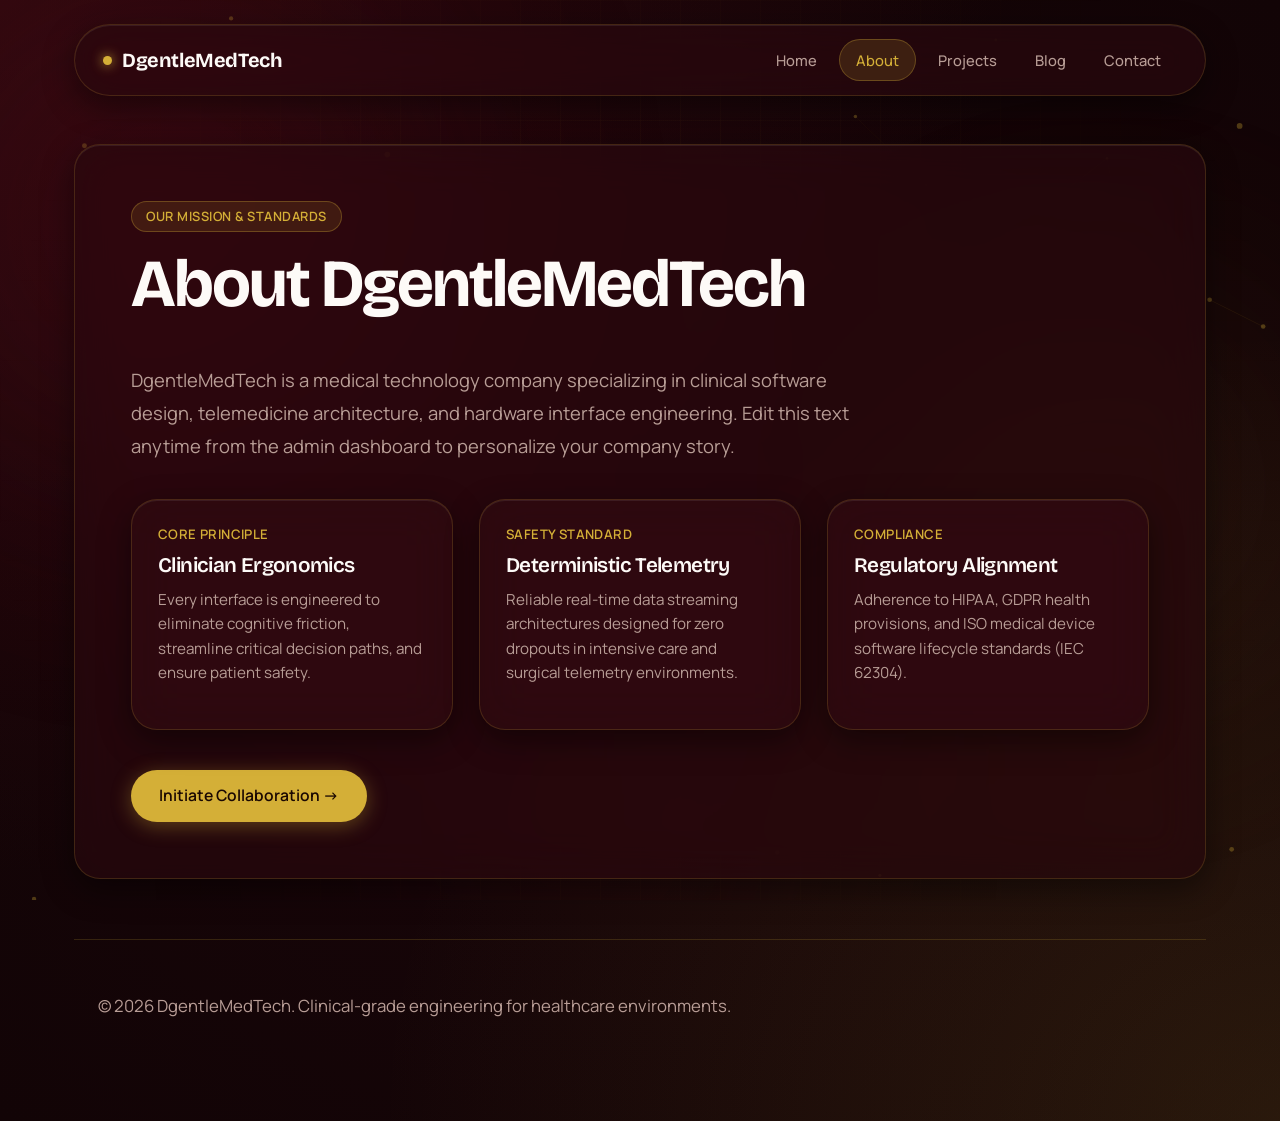
==== about.html @ cf164d32 "Initial commit: Portfolio with maroon-gold theme, user auth system, neat admin dashboard, and Netlif" ====
<!DOCTYPE html>
<html lang="en">
<head>
<meta charset="utf-8">
<meta name="viewport" content="width=device-width, initial-scale=1">
<title>About | DgentleMedTech</title>
<meta name="description" content="Learn more about DgentleMedTech and our mission to engineer intuitive, robust digital tools for medical practitioners and hospitals.">
<link rel="preconnect" href="https://fonts.googleapis.com">
<link rel="preconnect" href="https://fonts.gstatic.com" crossorigin>
<link href="https://fonts.googleapis.com/css2?family=Bricolage+Grotesque:opsz,wght@12..96,500;12..96,600;12..96,700&family=Manrope:wght@400;500;600;700&display=swap" rel="stylesheet">
<link rel="stylesheet" href="/style.css">
</head>
<body data-page="about">

<!-- Background Reactive Motion & Aurora Orbs -->
<canvas id="bgCanvas"></canvas>
<div class="bg-aurora" aria-hidden="true"><i></i><i></i><i></i></div>
<div class="bg-grid" aria-hidden="true"></div>

<div class="wrap">
  <header class="nav glass">
    <a class="brand" href="/" data-s="companyName">
      <span class="brand-dot"></span>
      DgentleMedTech
    </a>
    <nav aria-label="Main">
      <a href="/">Home</a>
      <a href="/about" aria-current="page">About</a>
      <a href="/projects">Projects</a>
      <a href="/blog">Blog</a>
      <a href="/contact">Contact</a>
    </nav>
  </header>

  <main>
    <section class="glass panel">
      <span class="badge">Our Mission & Standards</span>
      <h1 data-s="aboutTitle">About DgentleMedTech</h1>
      <p data-s="aboutText" style="font-size:1.15rem;line-height:1.8">
        DgentleMedTech is a medical technology company specializing in clinical software design, telemedicine architecture, and hardware interface engineering. Edit this text anytime from the admin dashboard to personalize your company story.
      </p>

      <div class="grid" style="margin-top:36px">
        <div class="glass card" style="background:var(--bg-card);border:1px solid var(--border)">
          <div class="body">
            <div class="cat">Core Principle</div>
            <h3>Clinician Ergonomics</h3>
            <p>Every interface is engineered to eliminate cognitive friction, streamline critical decision paths, and ensure patient safety.</p>
          </div>
        </div>
        <div class="glass card" style="background:var(--bg-card);border:1px solid var(--border)">
          <div class="body">
            <div class="cat">Safety Standard</div>
            <h3>Deterministic Telemetry</h3>
            <p>Reliable real-time data streaming architectures designed for zero dropouts in intensive care and surgical telemetry environments.</p>
          </div>
        </div>
        <div class="glass card" style="background:var(--bg-card);border:1px solid var(--border)">
          <div class="body">
            <div class="cat">Compliance</div>
            <h3>Regulatory Alignment</h3>
            <p>Adherence to HIPAA, GDPR health provisions, and ISO medical device software lifecycle standards (IEC 62304).</p>
          </div>
        </div>
      </div>

      <div style="margin-top:40px">
        <a class="btn" href="/contact">Initiate Collaboration &rarr;</a>
      </div>
    </section>
  </main>

  <footer class="footer">
    <div id="social" class="social"></div>
    <p>&copy; 2026 <span data-s="companyName">DgentleMedTech</span>. Clinical-grade engineering for healthcare environments.</p>
  </footer>
</div>

<script src="/site.js"></script>
</body>
</html>
---- style.css ----
/* ==========================================================================
   PORTFOLIO & DASHBOARD STYLESHEET
   Palette: Rich Maroon / Burgundy, Deep Chocolate Red-Brown, Metallic Gold
   ========================================================================== */

:root {
  /* Brand Color Palette */
  --bg-primary: #120406;        /* Deep obsidian red-brown */
  --bg-secondary: #1a060a;      /* Deep mahogany */
  --bg-surface: #26090e;        /* Dark wine surface */
  --bg-card: rgba(46, 12, 18, 0.65);
  --bg-card-hover: rgba(62, 16, 24, 0.85);
  
  --maroon-deep: #3b0910;
  --maroon: #5b0e1b;
  --maroon-light: #7e1727;
  
  --gold: #d4af37;              /* Metallic champagne gold */
  --gold-hover: #e5c158;
  --gold-glow: rgba(212, 175, 55, 0.35);
  --gold-subtle: rgba(212, 175, 55, 0.12);
  --gold-border: rgba(212, 175, 55, 0.3);
  --gold-ink: #1a0802;
  
  --ink: #fdfaf7;               /* Crisp silk white */
  --ink-secondary: #e2d1cb;
  --soft: #b89d96;
  --faint: #7a635d;
  
  --glass: rgba(38, 9, 14, 0.72);
  --glass-elevated: rgba(50, 12, 19, 0.82);
  --border: rgba(212, 175, 55, 0.18);
  --border-focus: rgba(212, 175, 55, 0.6);
  
  --danger: #ef4444;
  --danger-bg: rgba(239, 68, 68, 0.15);
  --success: #10b981;
  --success-bg: rgba(16, 185, 129, 0.15);
  
  --radius-sm: 8px;
  --radius-md: 14px;
  --radius-lg: 20px;
  --radius-xl: 26px;
  --radius-full: 9999px;
  
  --font-display: "Bricolage Grotesque", -apple-system, BlinkMacSystemFont, "Segoe UI", Roboto, sans-serif;
  --font-body: "Manrope", -apple-system, BlinkMacSystemFont, "Segoe UI", Roboto, sans-serif;
  
  --shadow-sm: 0 4px 14px rgba(0, 0, 0, 0.3);
  --shadow-md: 0 10px 32px rgba(0, 0, 0, 0.45);
  --shadow-lg: 0 20px 50px rgba(0, 0, 0, 0.6);
  --shadow-gold: 0 0 25px var(--gold-glow);
}

* {
  box-sizing: border-box;
  margin: 0;
  padding: 0;
}

html, body {
  min-height: 100%;
  scroll-behavior: smooth;
}

[hidden] {
  display: none !important;
}

body {
  font-family: var(--font-body);
  color: var(--ink);
  line-height: 1.65;
  background-color: var(--bg-primary);
  background-image: 
    radial-gradient(at 0% 0%, rgba(91, 14, 27, 0.4) 0px, transparent 55%),
    radial-gradient(at 100% 100%, rgba(212, 175, 55, 0.12) 0px, transparent 50%),
    radial-gradient(at 50% 50%, rgba(26, 6, 10, 0.9) 0px, transparent 100%);
  position: relative;
  overflow-x: hidden;
  -webkit-font-smoothing: antialiased;
}

/* ==========================================================================
   Ambient Reactive Canvas & Golden Particle Dust
   ========================================================================== */
#bgCanvas {
  position: fixed;
  inset: 0;
  width: 100vw;
  height: 100vh;
  z-index: 0;
  pointer-events: none;
  opacity: 0.8;
}

.bg-aurora {
  position: fixed;
  inset: 0;
  z-index: 0;
  pointer-events: none;
  overflow: hidden;
}

.bg-aurora i {
  position: absolute;
  border-radius: 50%;
  filter: blur(130px);
  opacity: 0.4;
  animation: floatOrb 28s ease-in-out infinite alternate;
}

.bg-aurora i:nth-child(1) {
  width: 55vmax;
  height: 55vmax;
  left: -15vmax;
  top: -10vmax;
  background: radial-gradient(circle, #5b0e1b 0%, transparent 70%);
}

.bg-aurora i:nth-child(2) {
  width: 48vmax;
  height: 48vmax;
  right: -10vmax;
  top: 20vh;
  background: radial-gradient(circle, rgba(212, 175, 55, 0.25) 0%, transparent 70%);
  animation-delay: -10s;
}

.bg-aurora i:nth-child(3) {
  width: 40vmax;
  height: 40vmax;
  left: 25vw;
  bottom: -15vmax;
  background: radial-gradient(circle, #3b0910 0%, transparent 70%);
  animation-delay: -18s;
}

@keyframes floatOrb {
  0% { transform: translate(0, 0) scale(1); }
  50% { transform: translate(5vmax, 3vmax) scale(1.1); }
  100% { transform: translate(-3vmax, 6vmax) scale(0.95); }
}

/* Subtle Geometric Pattern Overlay */
.bg-grid {
  position: fixed;
  inset: 0;
  z-index: 0;
  pointer-events: none;
  background-size: 40px 40px;
  background-image: 
    linear-gradient(to right, rgba(212, 175, 55, 0.03) 1px, transparent 1px),
    linear-gradient(to bottom, rgba(212, 175, 55, 0.03) 1px, transparent 1px);
  mask-image: radial-gradient(circle at 50% 50%, black 40%, transparent 85%);
  -webkit-mask-image: radial-gradient(circle at 50% 50%, black 40%, transparent 85%);
}

/* ==========================================================================
   Layout Containers & Luxury Glassmorphism
   ========================================================================== */
.wrap {
  position: relative;
  z-index: 1;
  max-width: 1180px;
  margin: 0 auto;
  padding: 24px 24px 80px;
}

.glass {
  background: var(--glass);
  -webkit-backdrop-filter: blur(24px) saturate(160%);
  backdrop-filter: blur(24px) saturate(160%);
  border: 1px solid var(--border);
  border-radius: var(--radius-xl);
  box-shadow: var(--shadow-md), inset 0 1px 0 rgba(255, 255, 255, 0.08);
  position: relative;
  transition: border-color 0.25s ease, box-shadow 0.25s ease, transform 0.25s ease;
}

.panel {
  padding: clamp(28px, 5vw, 56px);
  margin-bottom: 32px;
}

/* ==========================================================================
   Navigation Bar (Public & Visitor Views)
   ========================================================================== */
.nav {
  display: flex;
  align-items: center;
  justify-content: space-between;
  gap: 16px;
  padding: 14px 28px;
  margin-bottom: 48px;
  border-radius: var(--radius-full);
}

.brand {
  font-family: var(--font-display);
  font-weight: 700;
  font-size: 1.25rem;
  letter-spacing: -0.02em;
  color: var(--ink);
  text-decoration: none;
  display: flex;
  align-items: center;
  gap: 10px;
}

.brand-dot {
  width: 9px;
  height: 9px;
  border-radius: 50%;
  background: var(--gold);
  box-shadow: 0 0 12px var(--gold);
  display: inline-block;
  animation: pulseDot 3s ease-in-out infinite;
}

@keyframes pulseDot {
  0%, 100% { transform: scale(1); opacity: 0.9; }
  50% { transform: scale(1.3); opacity: 1; box-shadow: 0 0 18px var(--gold); }
}

.nav nav {
  display: flex;
  align-items: center;
  gap: 6px;
  flex-wrap: wrap;
}

.nav nav a {
  color: var(--soft);
  text-decoration: none;
  padding: 8px 16px;
  border-radius: var(--radius-full);
  font-weight: 500;
  font-size: 0.92rem;
  transition: all 0.2s ease;
}

.nav nav a:hover {
  color: var(--gold);
  background: rgba(212, 175, 55, 0.08);
}

.nav nav a[aria-current="page"] {
  color: var(--gold);
  background: rgba(212, 175, 55, 0.15);
  border: 1px solid var(--gold-border);
}

.nav-auth-btn {
  background: var(--gold);
  color: var(--gold-ink) !important;
  font-weight: 600 !important;
  box-shadow: 0 2px 12px rgba(212, 175, 55, 0.35);
}

.nav-auth-btn:hover {
  background: var(--gold-hover) !important;
  color: var(--gold-ink) !important;
  transform: translateY(-1px);
}

/* ==========================================================================
   Typography & Badges
   ========================================================================== */
h1, h2, h3, h4 {
  font-family: var(--font-display);
  line-height: 1.15;
  letter-spacing: -0.03em;
  color: var(--ink);
  margin-bottom: 0.6em;
}

h1 { font-size: clamp(2.5rem, 5.5vw, 4.2rem); font-weight: 700; }
h2 { font-size: clamp(1.8rem, 3.2vw, 2.5rem); font-weight: 700; }
h3 { font-size: 1.35rem; font-weight: 600; }

p {
  color: var(--soft);
  font-size: 1.05rem;
  line-height: 1.7;
  margin-bottom: 1.2em;
  max-width: 68ch;
}

.section-head {
  display: flex;
  align-items: flex-end;
  justify-content: space-between;
  gap: 20px;
  margin: 56px 0 24px;
  flex-wrap: wrap;
}

.section-head h2 { margin-bottom: 0; }

.section-head a {
  color: var(--gold);
  text-decoration: none;
  font-weight: 600;
  font-size: 0.95rem;
  display: inline-flex;
  align-items: center;
  gap: 6px;
  transition: gap 0.2s ease;
}

.section-head a:hover { gap: 10px; }

.badge {
  display: inline-block;
  padding: 4px 14px;
  border-radius: var(--radius-full);
  font-size: 0.8rem;
  font-weight: 600;
  letter-spacing: 0.04em;
  text-transform: uppercase;
  color: var(--gold);
  background: var(--gold-subtle);
  border: 1px solid var(--gold-border);
  margin-bottom: 14px;
}

/* ==========================================================================
   Hero Section & Portfolio Cards
   ========================================================================== */
.hero {
  display: grid;
  grid-template-columns: 1.25fr 1fr;
  gap: 40px;
  align-items: center;
  position: relative;
  overflow: hidden;
}

.hero::after {
  content: "";
  position: absolute;
  top: -50%;
  right: -20%;
  width: 500px;
  height: 500px;
  border-radius: 50%;
  background: radial-gradient(circle, var(--gold-glow) 0%, transparent 70%);
  pointer-events: none;
  opacity: 0.3;
}

.hero-cta {
  display: flex;
  gap: 14px;
  align-items: center;
  flex-wrap: wrap;
  margin-top: 28px;
}

.telemetry-stack {
  position: relative;
  height: 320px;
  perspective: 1000px;
}

.telemetry-card {
  position: absolute;
  padding: 24px 26px;
  border-radius: var(--radius-lg);
  backdrop-filter: blur(20px);
  background: var(--glass-elevated);
  border: 1px solid var(--border);
  box-shadow: var(--shadow-lg);
  width: 88%;
  transition: transform 0.4s cubic-bezier(0.2, 0.8, 0.2, 1), box-shadow 0.4s ease;
}

.telemetry-card:nth-child(1) {
  top: 0;
  left: 0;
  transform: rotate(-3deg) translateY(0);
}

.telemetry-card:nth-child(2) {
  bottom: 0;
  right: 0;
  transform: rotate(2.5deg) translateY(0);
}

.telemetry-card:hover {
  transform: translateY(-8px) scale(1.02);
  border-color: var(--gold);
  box-shadow: var(--shadow-lg), var(--shadow-gold);
}

.telemetry-card .header-row {
  display: flex;
  align-items: center;
  justify-content: space-between;
  margin-bottom: 12px;
}

.telemetry-card .status-indicator {
  display: flex;
  align-items: center;
  gap: 6px;
  font-size: 0.75rem;
  text-transform: uppercase;
  letter-spacing: 0.05em;
  color: var(--gold);
}

.telemetry-card .status-indicator::before {
  content: "";
  width: 7px;
  height: 7px;
  border-radius: 50%;
  background: var(--gold);
  box-shadow: 0 0 8px var(--gold);
}

.telemetry-card strong {
  display: block;
  font-family: var(--font-display);
  font-size: 1.2rem;
  color: var(--ink);
  margin-bottom: 4px;
}

.telemetry-card span {
  color: var(--soft);
  font-size: 0.92rem;
}

/* ==========================================================================
   Grids & Cards (Portfolio, Posts, Features)
   ========================================================================== */
.grid {
  display: grid;
  grid-template-columns: repeat(auto-fill, minmax(320px, 1fr));
  gap: 26px;
}

.card {
  padding: 0;
  overflow: hidden;
  display: flex;
  flex-direction: column;
  border-radius: var(--radius-xl);
  background: var(--bg-card);
  border: 1px solid var(--border);
  transition: transform 0.3s cubic-bezier(0.2, 0.8, 0.2, 1), background 0.3s ease, border-color 0.3s ease, box-shadow 0.3s ease;
}

.card:hover {
  transform: translateY(-6px);
  background: var(--bg-card-hover);
  border-color: var(--gold);
  box-shadow: var(--shadow-lg), 0 0 25px rgba(212, 175, 55, 0.18);
}

.card-img-wrap {
  position: relative;
  width: 100%;
  height: 210px;
  overflow: hidden;
  background: #1b0509;
}

.card img {
  width: 100%;
  height: 100%;
  object-fit: cover;
  display: block;
  transition: transform 0.6s cubic-bezier(0.2, 0.8, 0.2, 1);
}

.card:hover img {
  transform: scale(1.06);
}

.card .ph {
  width: 100%;
  height: 100%;
  display: flex;
  align-items: center;
  justify-content: center;
  background: linear-gradient(135deg, rgba(91, 14, 27, 0.4), rgba(26, 6, 10, 0.8));
  color: var(--soft);
}

.card-badge {
  position: absolute;
  top: 14px;
  right: 14px;
  background: rgba(26, 6, 10, 0.88);
  backdrop-filter: blur(12px);
  padding: 4px 12px;
  border-radius: var(--radius-full);
  font-size: 0.75rem;
  font-weight: 600;
  color: var(--gold);
  border: 1px solid var(--gold-border);
}

.card .body {
  padding: 24px 26px 28px;
  display: flex;
  flex-direction: column;
  flex-grow: 1;
}

.cat {
  font-size: 0.82rem;
  color: var(--gold);
  font-weight: 600;
  letter-spacing: 0.03em;
  text-transform: uppercase;
  margin-bottom: 8px;
}

.card h3 {
  font-size: 1.3rem;
  margin-bottom: 10px;
  color: var(--ink);
}

.card p {
  font-size: 0.95rem;
  line-height: 1.6;
  margin-bottom: 16px;
  flex-grow: 1;
}

.tags {
  display: flex;
  gap: 6px;
  flex-wrap: wrap;
  margin-bottom: 20px;
}

.tags span {
  font-size: 0.75rem;
  padding: 3px 10px;
  border-radius: var(--radius-full);
  background: rgba(212, 175, 55, 0.08);
  color: var(--ink-secondary);
  border: 1px solid rgba(212, 175, 55, 0.15);
}

.card-footer {
  display: flex;
  align-items: center;
  justify-content: space-between;
  margin-top: auto;
  padding-top: 14px;
  border-top: 1px solid var(--border);
}

.link-btn {
  color: var(--ink);
  font-weight: 600;
  font-size: 0.92rem;
  text-decoration: none;
  display: inline-flex;
  align-items: center;
  gap: 6px;
  transition: all 0.2s ease;
}

.link-btn:hover {
  color: var(--gold);
  gap: 10px;
}

.meta-date {
  font-size: 0.8rem;
  color: var(--faint);
}

/* ==========================================================================
   Buttons & Form Controls
   ========================================================================== */
.btn {
  display: inline-flex;
  align-items: center;
  justify-content: center;
  gap: 8px;
  border: 0;
  cursor: pointer;
  font-family: var(--font-body);
  font-weight: 600;
  font-size: 0.98rem;
  color: var(--gold-ink);
  background: var(--gold);
  padding: 13px 28px;
  border-radius: var(--radius-full);
  text-decoration: none;
  box-shadow: 0 4px 20px var(--gold-glow);
  transition: all 0.2s cubic-bezier(0.2, 0.8, 0.2, 1);
}

.btn:hover {
  transform: translateY(-2px);
  background: var(--gold-hover);
  box-shadow: 0 8px 28px var(--gold-glow);
}

.btn:active { transform: translateY(0); }

.btn[disabled] {
  opacity: 0.55;
  cursor: not-allowed;
  transform: none;
  box-shadow: none;
}

.btn.ghost {
  background: rgba(212, 175, 55, 0.08);
  color: var(--ink);
  box-shadow: none;
  border: 1px solid var(--gold-border);
  padding: 10px 20px;
  font-size: 0.92rem;
}

.btn.ghost:hover {
  background: rgba(212, 175, 55, 0.18);
  color: var(--gold);
  border-color: var(--gold);
}

.btn.danger {
  background: var(--danger-bg);
  color: #fca5a5;
  border: 1px solid rgba(239, 68, 68, 0.35);
  box-shadow: none;
}

.btn.danger:hover {
  background: rgba(239, 68, 68, 0.25);
}

.btn.sm {
  padding: 8px 16px;
  font-size: 0.85rem;
}

label {
  display: block;
  font-weight: 600;
  font-size: 0.92rem;
  margin-bottom: 8px;
  color: var(--ink-secondary);
}

.field { margin-bottom: 20px; }

input, textarea, select {
  width: 100%;
  font-family: var(--font-body);
  font-size: 0.96rem;
  color: var(--ink);
  background: rgba(26, 6, 10, 0.7);
  border: 1px solid var(--border);
  border-radius: var(--radius-md);
  padding: 12px 18px;
  outline: none;
  transition: all 0.2s ease;
}

input:focus, textarea:focus, select:focus {
  border-color: var(--border-focus);
  background: rgba(38, 9, 14, 0.9);
  box-shadow: 0 0 0 3px var(--gold-subtle);
}

input::placeholder, textarea::placeholder {
  color: var(--faint);
}

textarea { min-height: 120px; resize: vertical; }

.two { display: grid; grid-template-columns: 1fr 1fr; gap: 18px; }
.three { display: grid; grid-template-columns: 1fr 1fr 1fr; gap: 16px; }

/* Image Upload Container */
.upload-box {
  border: 2px dashed var(--border);
  border-radius: var(--radius-md);
  padding: 22px 18px;
  text-align: center;
  background: rgba(212, 175, 55, 0.03);
  transition: all 0.2s ease;
  cursor: pointer;
  position: relative;
}

.upload-box:hover, .upload-box.dragover {
  border-color: var(--gold);
  background: var(--gold-subtle);
}

.upload-box input[type="file"] {
  position: absolute;
  inset: 0;
  opacity: 0;
  cursor: pointer;
  width: 100%;
  height: 100%;
}

.upload-preview {
  margin-top: 14px;
  max-height: 180px;
  border-radius: var(--radius-sm);
  object-fit: cover;
  display: none;
  border: 1px solid var(--border);
}

.hp {
  position: absolute;
  left: -9999px;
  width: 1px;
  height: 1px;
  overflow: hidden;
}

.msg {
  margin-top: 16px;
  min-height: 1.5em;
  font-weight: 600;
  font-size: 0.95rem;
}

.msg.ok { color: var(--gold); }
.msg.err { color: #fca5a5; }

/* Toggle Switch Component */
.switch {
  position: relative;
  display: inline-block;
  width: 52px;
  height: 28px;
}

.switch input {
  opacity: 0;
  width: 0;
  height: 0;
}

.slider {
  position: absolute;
  cursor: pointer;
  inset: 0;
  background-color: rgba(255, 255, 255, 0.15);
  transition: .3s cubic-bezier(0.4, 0, 0.2, 1);
  border-radius: 34px;
  border: 1px solid var(--border);
}

.slider:before {
  position: absolute;
  content: "";
  height: 20px;
  width: 20px;
  left: 3px;
  bottom: 3px;
  background-color: var(--ink);
  transition: .3s cubic-bezier(0.4, 0, 0.2, 1);
  border-radius: 50%;
}

input:checked + .slider {
  background-color: var(--gold);
  border-color: var(--gold);
}

input:checked + .slider:before {
  transform: translateX(24px);
  background-color: var(--gold-ink);
}

/* ==========================================================================
   NEAT DASHBOARD WITH SIDEBAR MENU (Reference UI Design)
   ========================================================================== */
.dash-shell {
  display: flex;
  min-height: 100vh;
  position: relative;
  z-index: 1;
}

.dash-sidebar {
  width: 260px;
  background: rgba(26, 6, 10, 0.95);
  border-right: 1px solid var(--border);
  backdrop-filter: blur(24px);
  display: flex;
  flex-direction: column;
  position: fixed;
  top: 0;
  bottom: 0;
  left: 0;
  z-index: 20;
  padding: 24px 18px;
  overflow-y: auto;
}

.dash-sidebar .brand {
  margin-bottom: 32px;
  padding-left: 10px;
}

.dash-menu {
  display: flex;
  flex-direction: column;
  gap: 6px;
  flex-grow: 1;
}

.dash-menu button, .dash-menu a {
  display: flex;
  align-items: center;
  gap: 12px;
  padding: 12px 16px;
  border-radius: var(--radius-md);
  border: 0;
  background: transparent;
  color: var(--soft);
  font-family: var(--font-body);
  font-size: 0.94rem;
  font-weight: 600;
  cursor: pointer;
  text-decoration: none;
  transition: all 0.2s ease;
  text-align: left;
}

.dash-menu button:hover, .dash-menu a:hover {
  background: rgba(212, 175, 55, 0.08);
  color: var(--ink);
}

.dash-menu button.active, .dash-menu button[aria-selected="true"] {
  background: var(--gold);
  color: var(--gold-ink);
  box-shadow: 0 4px 16px var(--gold-glow);
}

.dash-menu-icon {
  width: 18px;
  height: 18px;
  flex-shrink: 0;
}

.dash-sidebar-footer {
  margin-top: auto;
  padding-top: 20px;
  border-top: 1px solid var(--border);
  display: flex;
  flex-direction: column;
  gap: 10px;
}

.dash-main {
  flex-grow: 1;
  margin-left: 260px;
  padding: 32px 36px 72px;
  max-width: calc(100vw - 260px);
}

.dash-topbar {
  display: flex;
  align-items: center;
  justify-content: space-between;
  gap: 20px;
  margin-bottom: 32px;
  padding: 16px 24px;
  border-radius: var(--radius-lg);
  background: var(--glass);
  border: 1px solid var(--border);
}

/* Neat Stats & Quick Action Cards (Inspired by Reference Image) */
.neat-card-row {
  display: grid;
  grid-template-columns: repeat(auto-fit, minmax(220px, 1fr));
  gap: 18px;
  margin-bottom: 32px;
}

.neat-stat-card {
  padding: 22px 24px;
  border-radius: var(--radius-lg);
  background: var(--bg-card);
  border: 1px solid var(--border);
  display: flex;
  align-items: center;
  gap: 18px;
  transition: transform 0.2s ease, border-color 0.2s ease;
}

.neat-stat-card:hover {
  transform: translateY(-3px);
  border-color: var(--gold);
}

.neat-stat-circle {
  width: 54px;
  height: 54px;
  border-radius: 50%;
  border: 3px solid var(--gold);
  display: flex;
  align-items: center;
  justify-content: center;
  font-family: var(--font-display);
  font-weight: 700;
  font-size: 1.15rem;
  color: var(--gold);
  background: var(--gold-subtle);
  flex-shrink: 0;
}

.neat-stat-info small {
  display: block;
  font-size: 0.82rem;
  color: var(--soft);
  text-transform: uppercase;
  letter-spacing: 0.04em;
  margin-bottom: 4px;
}

.neat-stat-info strong {
  font-family: var(--font-display);
  font-size: 1.6rem;
  color: var(--ink);
  line-height: 1;
}

.neat-actions-grid {
  display: grid;
  grid-template-columns: repeat(auto-fill, minmax(160px, 1fr));
  gap: 14px;
  margin-bottom: 32px;
}

.neat-action-btn {
  padding: 18px 16px;
  border-radius: var(--radius-md);
  background: var(--bg-card);
  border: 1px solid var(--border);
  display: flex;
  flex-direction: column;
  align-items: center;
  justify-content: center;
  gap: 10px;
  color: var(--ink);
  font-weight: 600;
  font-size: 0.92rem;
  cursor: pointer;
  transition: all 0.2s ease;
  text-decoration: none;
  text-align: center;
}

.neat-action-btn:hover {
  background: var(--bg-card-hover);
  border-color: var(--gold);
  transform: translateY(-3px);
  color: var(--gold);
}

.neat-action-btn svg {
  width: 26px;
  height: 26px;
  color: var(--gold);
}

.admin-table-row {
  display: flex;
  justify-content: space-between;
  gap: 16px;
  align-items: center;
  padding: 16px 20px;
  border-radius: var(--radius-md);
  background: rgba(212, 175, 55, 0.03);
  margin-bottom: 12px;
  border: 1px solid var(--border);
}

.admin-table-row:hover {
  background: rgba(212, 175, 55, 0.06);
  border-color: rgba(212, 175, 55, 0.3);
}

.admin-table-row strong {
  color: var(--ink);
  font-size: 1.05rem;
}

.admin-table-row small {
  color: var(--soft);
  display: block;
  margin-top: 3px;
}

.acts {
  display: flex;
  gap: 8px;
  flex-shrink: 0;
  flex-wrap: wrap;
}

/* ==========================================================================
   Footer & Social
   ========================================================================== */
.footer {
  text-align: center;
  margin-top: 60px;
  padding-top: 36px;
  border-top: 1px solid var(--border);
  color: var(--soft);
  font-size: 0.92rem;
}

.social {
  display: flex;
  gap: 18px;
  justify-content: center;
  flex-wrap: wrap;
  margin-bottom: 16px;
}

.social a {
  color: var(--soft);
  text-decoration: none;
  font-weight: 500;
  transition: color 0.2s ease;
}

.social a:hover {
  color: var(--gold);
}

/* ==========================================================================
   Responsive Adaptations
   ========================================================================== */
@media (max-width: 900px) {
  .hero { grid-template-columns: 1fr; }
  .telemetry-stack { height: 260px; margin-top: 10px; }
  .two, .three { grid-template-columns: 1fr; }
  
  .dash-shell { flex-direction: column; }
  .dash-sidebar {
    width: 100%;
    position: relative;
    border-right: 0;
    border-bottom: 1px solid var(--border);
  }
  .dash-main {
    margin-left: 0;
    max-width: 100vw;
    padding: 24px 18px;
  }
}
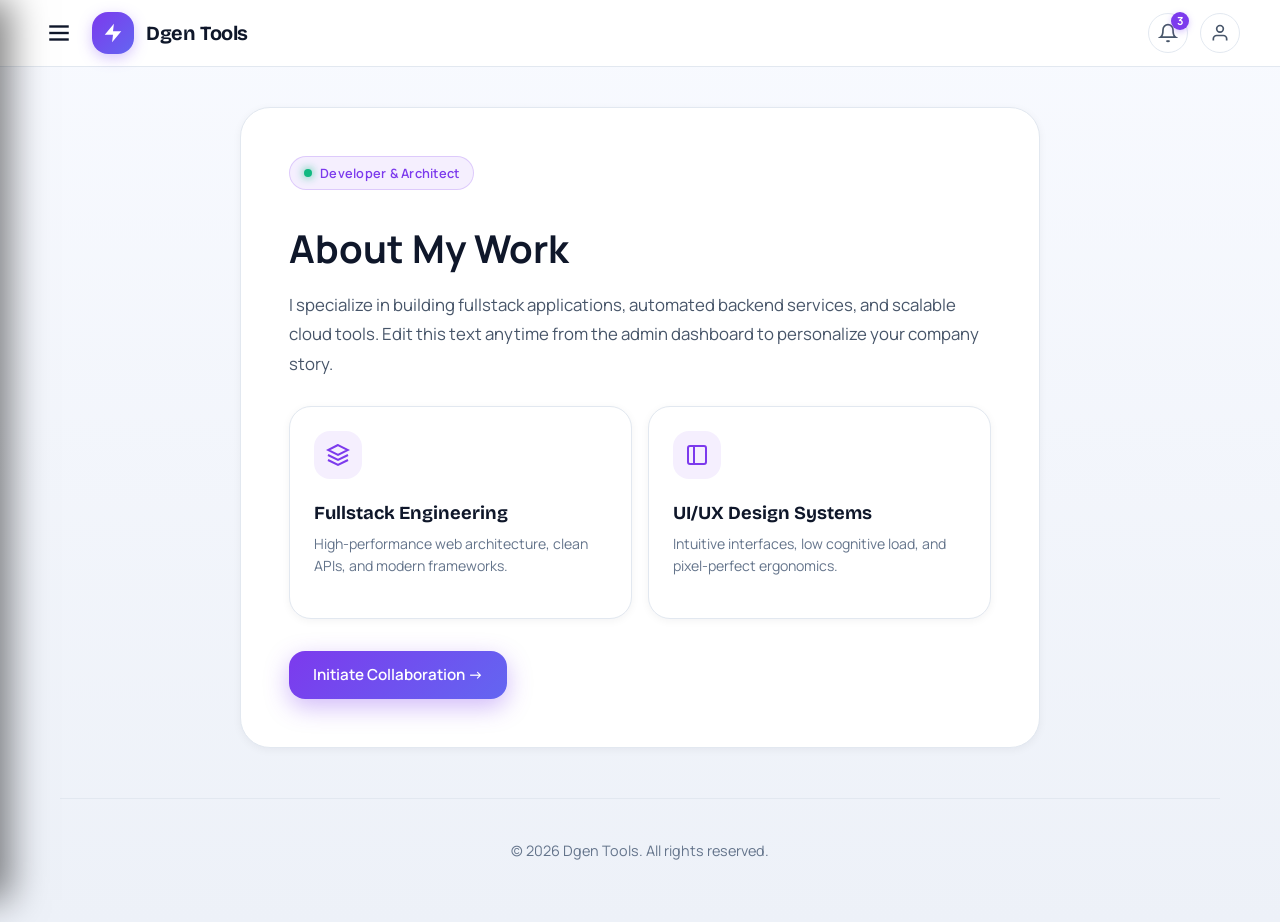
==== commit 0eadf412: "Harmonize all pages with Dgen site-header and eliminate top whitespace" ====
--- a/about.html
+++ b/about.html
@@ -3,68 +3,70 @@
 <head>
 <meta charset="utf-8">
 <meta name="viewport" content="width=device-width, initial-scale=1">
-<title>About | DgentleMedTech</title>
-<meta name="description" content="Learn more about DgentleMedTech and our mission to engineer intuitive, robust digital tools for medical practitioners and hospitals.">
+<title>About | Dgen Tools</title>
 <link rel="preconnect" href="https://fonts.googleapis.com">
 <link rel="preconnect" href="https://fonts.gstatic.com" crossorigin>
-<link href="https://fonts.googleapis.com/css2?family=Bricolage+Grotesque:opsz,wght@12..96,500;12..96,600;12..96,700&family=Manrope:wght@400;500;600;700&display=swap" rel="stylesheet">
+<link href="https://fonts.googleapis.com/css2?family=Bricolage+Grotesque:opsz,wght@12..96,600;12..96,700&family=Manrope:wght@400;500;600;700&display=swap" rel="stylesheet">
 <link rel="stylesheet" href="/style.css">
 </head>
 <body data-page="about">
 
-<!-- Background Reactive Motion & Aurora Orbs -->
-<canvas id="bgCanvas"></canvas>
-<div class="bg-aurora" aria-hidden="true"><i></i><i></i><i></i></div>
-<div class="bg-grid" aria-hidden="true"></div>
+<!-- Top SaaS Header -->
+<header class="site-header">
+  <div class="header-inner">
+    <div style="display:flex;align-items:center;gap:14px">
+      <button class="hamburger-btn" id="openDrawerBtn" type="button" aria-label="Open Menu">
+        <svg viewBox="0 0 24 24" fill="none" stroke="currentColor" stroke-width="2.2"><line x1="3" y1="12" x2="21" y2="12"></line><line x1="3" y1="6" x2="21" y2="6"></line><line x1="3" y1="18" x2="21" y2="18"></line></svg>
+      </button>
+      <a href="/" class="brand-group">
+        <div class="brand-icon-box">
+          <svg viewBox="0 0 24 24" fill="currentColor"><path d="M13 2L3 14h9l-1 8 10-12h-9l1-8z"></path></svg>
+        </div>
+        <span class="brand-title" data-s="companyName">Dgen Tools</span>
+      </a>
+    </div>
+    <div class="header-actions">
+      <a href="/projects" class="header-icon-btn" title="Catalog">
+        <svg width="20" height="20" viewBox="0 0 24 24" fill="none" stroke="currentColor" stroke-width="2"><path d="M18 8A6 6 0 0 0 6 8c0 7-3 9-3 9h18s-3-2-3-9"></path><path d="M13.73 21a2 2 0 0 1-3.46 0"></path></svg>
+        <span class="header-badge">3</span>
+      </a>
+      <a href="/user-dashboard" class="header-icon-btn" title="Account Portal">
+        <svg width="20" height="20" viewBox="0 0 24 24" fill="none" stroke="currentColor" stroke-width="2"><path d="M20 21v-2a4 4 0 0 0-4-4H8a4 4 0 0 0-4 4v2"></path><circle cx="12" cy="7" r="4"></circle></svg>
+      </a>
+    </div>
+  </div>
+</header>
 
 <div class="wrap">
-  <header class="nav glass">
-    <a class="brand" href="/" data-s="companyName">
-      <span class="brand-dot"></span>
-      DgentleMedTech
-    </a>
-    <nav aria-label="Main">
-      <a href="/">Home</a>
-      <a href="/about" aria-current="page">About</a>
-      <a href="/projects">Projects</a>
-      <a href="/blog">Blog</a>
-      <a href="/contact">Contact</a>
-    </nav>
-  </header>
-
-  <main>
-    <section class="glass panel">
-      <span class="badge">Our Mission & Standards</span>
-      <h1 data-s="aboutTitle">About DgentleMedTech</h1>
-      <p data-s="aboutText" style="font-size:1.15rem;line-height:1.8">
-        DgentleMedTech is a medical technology company specializing in clinical software design, telemedicine architecture, and hardware interface engineering. Edit this text anytime from the admin dashboard to personalize your company story.
+  <main style="max-width:800px;margin:20px auto 0">
+    <section class="panel">
+      <span class="status-chip" style="background:var(--purple-subtle);color:var(--purple-primary);border-color:rgba(124,58,237,0.2)">
+        <span class="status-chip-dot"></span>
+        <span>Developer & Architect</span>
+      </span>
+      <h1 style="font-size:2.4rem;margin:12px 0 10px" data-s="aboutTitle">About My Work</h1>
+      <p style="color:var(--text-dark-secondary);font-size:1.05rem;line-height:1.75;margin-bottom:28px" data-s="aboutText">
+        I specialize in building fullstack applications, automated backend services, and scalable cloud tools. Edit this text anytime from the admin dashboard to personalize your company story.
       </p>
 
-      <div class="grid" style="margin-top:36px">
-        <div class="glass card" style="background:var(--bg-card);border:1px solid var(--border)">
-          <div class="body">
-            <div class="cat">Core Principle</div>
-            <h3>Clinician Ergonomics</h3>
-            <p>Every interface is engineered to eliminate cognitive friction, streamline critical decision paths, and ensure patient safety.</p>
+      <div class="two" style="margin-top:20px">
+        <div class="cat-card-white">
+          <div class="cat-icon-circle-white">
+            <svg width="24" height="24" viewBox="0 0 24 24" fill="none" stroke="currentColor" stroke-width="2"><polygon points="12 2 2 7 12 12 22 7 12 2"></polygon><polyline points="2 17 12 22 22 17"></polyline><polyline points="2 12 12 17 22 12"></polyline></svg>
           </div>
+          <strong>Fullstack Engineering</strong>
+          <span>High-performance web architecture, clean APIs, and modern frameworks.</span>
         </div>
-        <div class="glass card" style="background:var(--bg-card);border:1px solid var(--border)">
-          <div class="body">
-            <div class="cat">Safety Standard</div>
-            <h3>Deterministic Telemetry</h3>
-            <p>Reliable real-time data streaming architectures designed for zero dropouts in intensive care and surgical telemetry environments.</p>
+        <div class="cat-card-white">
+          <div class="cat-icon-circle-white">
+            <svg width="24" height="24" viewBox="0 0 24 24" fill="none" stroke="currentColor" stroke-width="2"><rect x="3" y="3" width="18" height="18" rx="2" ry="2"></rect><line x1="9" y1="3" x2="9" y2="21"></line></svg>
           </div>
-        </div>
-        <div class="glass card" style="background:var(--bg-card);border:1px solid var(--border)">
-          <div class="body">
-            <div class="cat">Compliance</div>
-            <h3>Regulatory Alignment</h3>
-            <p>Adherence to HIPAA, GDPR health provisions, and ISO medical device software lifecycle standards (IEC 62304).</p>
-          </div>
+          <strong>UI/UX Design Systems</strong>
+          <span>Intuitive interfaces, low cognitive load, and pixel-perfect ergonomics.</span>
         </div>
       </div>
 
-      <div style="margin-top:40px">
+      <div style="margin-top:32px">
         <a class="btn" href="/contact">Initiate Collaboration &rarr;</a>
       </div>
     </section>
@@ -72,10 +74,75 @@
 
   <footer class="footer">
     <div id="social" class="social"></div>
-    <p>&copy; 2026 <span data-s="companyName">DgentleMedTech</span>. Clinical-grade engineering for healthcare environments.</p>
+    <p>&copy; 2026 <span data-s="companyName">Dgen Tools</span>. All rights reserved.</p>
   </footer>
 </div>
 
+<!-- Reusable Flyout Side Drawer -->
+<div class="drawer-backdrop" id="drawerBackdrop"></div>
+<aside class="side-drawer" id="sideDrawer">
+  <div class="drawer-header">
+    <div class="brand-group">
+      <div class="brand-icon-box" style="width:36px;height:36px">
+        <svg viewBox="0 0 24 24" fill="currentColor" width="18" height="18"><path d="M13 2L3 14h9l-1 8 10-12h-9l1-8z"></path></svg>
+      </div>
+      <span class="brand-title" style="color:#ffffff;font-size:1.15rem" data-s="companyName">Dgen Tools</span>
+    </div>
+    <button class="drawer-close-btn" id="closeDrawerBtn" type="button" aria-label="Close Menu">
+      <svg width="24" height="24" viewBox="0 0 24 24" fill="none" stroke="currentColor" stroke-width="2"><line x1="18" y1="6" x2="6" y2="18"></line><line x1="6" y1="6" x2="18" y2="18"></line></svg>
+    </button>
+  </div>
+
+  <span class="drawer-section-label">PORTFOLIO & TOOLS</span>
+  <nav class="drawer-nav">
+    <a href="/" class="drawer-link">
+      <svg viewBox="0 0 24 24" fill="none" stroke="currentColor" stroke-width="2"><rect x="3" y="3" width="7" height="7"></rect><rect x="14" y="3" width="7" height="7"></rect><rect x="14" y="14" width="7" height="7"></rect><rect x="3" y="14" width="7" height="7"></rect></svg>
+      <span>Home / Dashboard</span>
+    </a>
+    <a href="/projects" class="drawer-link">
+      <svg viewBox="0 0 24 24" fill="none" stroke="currentColor" stroke-width="2"><polygon points="12 2 2 7 12 12 22 7 12 2"></polygon><polyline points="2 17 12 22 22 17"></polyline><polyline points="2 12 12 17 22 12"></polyline></svg>
+      <span>Browse Catalog</span>
+    </a>
+    <a href="/about" class="drawer-link active" aria-current="page">
+      <svg viewBox="0 0 24 24" fill="none" stroke="currentColor" stroke-width="2"><path d="M20 21v-2a4 4 0 0 0-4-4H8a4 4 0 0 0-4 4v2"></path><circle cx="12" cy="7" r="4"></circle></svg>
+      <span>About Me</span>
+    </a>
+    <a href="/blog" class="drawer-link">
+      <svg viewBox="0 0 24 24" fill="none" stroke="currentColor" stroke-width="2"><path d="M14 2H6a2 2 0 0 0-2 2v16a2 2 0 0 0 2 2h12a2 2 0 0 0 2-2V8z"></path><polyline points="14 2 14 8 20 8"></polyline></svg>
+      <span>Articles & Guides</span>
+    </a>
+    <a href="/contact" class="drawer-link amber-highlight">
+      <svg viewBox="0 0 24 24" fill="none" stroke="currentColor" stroke-width="2"><path d="M21 15a2 2 0 0 1-2 2H7l-4 4V5a2 2 0 0 1 2-2h14a2 2 0 0 1 2 2z"></path></svg>
+      <span>Contact Support</span>
+    </a>
+  </nav>
+
+  <span class="drawer-section-label">ADMIN & MANAGEMENT</span>
+  <nav class="drawer-nav">
+    <a href="/admin" class="drawer-link">
+      <svg viewBox="0 0 24 24" fill="none" stroke="currentColor" stroke-width="2"><line x1="18" y1="20" x2="18" y2="10"></line><line x1="12" y1="20" x2="12" y2="4"></line><line x1="6" y1="20" x2="6" y2="14"></line></svg>
+      <span>Metrics & Overview</span>
+    </a>
+    <a href="/admin" class="drawer-link">
+      <svg viewBox="0 0 24 24" fill="none" stroke="currentColor" stroke-width="2"><path d="M22 19a2 2 0 0 1-2 2H4a2 2 0 0 1-2-2V5a2 2 0 0 1 2-2h5l2 3h9a2 2 0 0 1 2 2z"></path></svg>
+      <span>Products Catalog</span>
+    </a>
+    <a href="/auth" class="drawer-link">
+      <svg viewBox="0 0 24 24" fill="none" stroke="currentColor" stroke-width="2"><path d="M17 21v-2a4 4 0 0 0-4-4H5a4 4 0 0 0-4 4v2"></path><circle cx="9" cy="7" r="4"></circle></svg>
+      <span>Members & Users</span>
+    </a>
+  </nav>
+</aside>
+
 <script src="/site.js"></script>
+<script>
+var openBtn = document.getElementById('openDrawerBtn');
+var closeBtn = document.getElementById('closeDrawerBtn');
+var drawer = document.getElementById('sideDrawer');
+var backdrop = document.getElementById('drawerBackdrop');
+if (openBtn) openBtn.onclick = function() { drawer.classList.add('open'); backdrop.classList.add('open'); };
+if (closeBtn) closeBtn.onclick = function() { drawer.classList.remove('open'); backdrop.classList.remove('open'); };
+if (backdrop) backdrop.onclick = function() { drawer.classList.remove('open'); backdrop.classList.remove('open'); };
+</script>
 </body>
 </html>
--- a/style.css
+++ b/style.css
@@ -1,55 +1,69 @@
 /* ==========================================================================
-   PORTFOLIO & DASHBOARD STYLESHEET
-   Palette: Rich Maroon / Burgundy, Deep Chocolate Red-Brown, Metallic Gold
+   DGEN DESIGN SYSTEM — Modern SaaS & Portfolio Theme
+   Palette: Electric Indigo & Violet Glow, Crisp Soft Off-White (#f6f8fc),
+   Deep Purple-Black Cards (#160b29, #0f071d), Amber Highlights
    ========================================================================== */
 
 :root {
-  /* Brand Color Palette */
-  --bg-primary: #120406;        /* Deep obsidian red-brown */
-  --bg-secondary: #1a060a;      /* Deep mahogany */
-  --bg-surface: #26090e;        /* Dark wine surface */
-  --bg-card: rgba(46, 12, 18, 0.65);
-  --bg-card-hover: rgba(62, 16, 24, 0.85);
+  /* Brand Palette */
+  --bg-body: #f4f6fb;              /* Modern soft light grey canvas */
+  --bg-body-gradient: linear-gradient(180deg, #f8faff 0%, #edf1f8 100%);
+  --bg-header: #ffffff;
+  --bg-card-light: #ffffff;
   
-  --maroon-deep: #3b0910;
-  --maroon: #5b0e1b;
-  --maroon-light: #7e1727;
+  /* Deep Night Indigo for hero cards and side drawer */
+  --bg-night: #120824;
+  --bg-night-card: #180c30;
+  --bg-night-surface: #221244;
+  --bg-night-gradient: linear-gradient(135deg, #1b0a38 0%, #0d041c 100%);
+  --bg-drawer: #0e041d;
   
-  --gold: #d4af37;              /* Metallic champagne gold */
-  --gold-hover: #e5c158;
-  --gold-glow: rgba(212, 175, 55, 0.35);
-  --gold-subtle: rgba(212, 175, 55, 0.12);
-  --gold-border: rgba(212, 175, 55, 0.3);
-  --gold-ink: #1a0802;
+  /* Electric Purple / Indigo Accents */
+  --purple-primary: #7c3aed;
+  --purple-electric: #8b5cf6;
+  --purple-glow: rgba(139, 92, 246, 0.35);
+  --purple-subtle: rgba(124, 58, 237, 0.08);
+  --purple-gradient: linear-gradient(135deg, #8b5cf6 0%, #6366f1 100%);
+  --purple-button: linear-gradient(135deg, #7c3aed 0%, #6366f1 100%);
   
-  --ink: #fdfaf7;               /* Crisp silk white */
-  --ink-secondary: #e2d1cb;
-  --soft: #b89d96;
-  --faint: #7a635d;
+  /* Accents */
+  --accent-amber: #f59e0b;
+  --accent-amber-glow: rgba(245, 158, 11, 0.3);
+  --accent-gold: #fbbf24;
+  --accent-emerald: #10b981;
+  --accent-emerald-subtle: rgba(16, 185, 129, 0.12);
   
-  --glass: rgba(38, 9, 14, 0.72);
-  --glass-elevated: rgba(50, 12, 19, 0.82);
-  --border: rgba(212, 175, 55, 0.18);
-  --border-focus: rgba(212, 175, 55, 0.6);
+  /* Typography Colors */
+  --text-dark: #0f172a;           /* Crisp slate for light mode */
+  --text-dark-secondary: #475569;
+  --text-muted: #64748b;
+  --text-faint: #94a3b8;
   
-  --danger: #ef4444;
-  --danger-bg: rgba(239, 68, 68, 0.15);
-  --success: #10b981;
-  --success-bg: rgba(16, 185, 129, 0.15);
+  --text-light: #ffffff;          /* Pure white for dark cards */
+  --text-light-secondary: #e2e8f0;
+  --text-light-muted: #a5b4fc;
   
-  --radius-sm: 8px;
-  --radius-md: 14px;
-  --radius-lg: 20px;
-  --radius-xl: 26px;
+  /* Borders & Shadows */
+  --border-light: #e2e8f0;
+  --border-focus: #8b5cf6;
+  --border-night: rgba(139, 92, 246, 0.22);
+  
+  --shadow-sm: 0 2px 8px rgba(15, 23, 42, 0.05);
+  --shadow-md: 0 8px 24px rgba(15, 23, 42, 0.08);
+  --shadow-lg: 0 16px 40px rgba(15, 23, 42, 0.12);
+  --shadow-night: 0 12px 35px rgba(14, 4, 29, 0.5);
+  --shadow-purple-btn: 0 8px 25px rgba(124, 58, 237, 0.35);
+  
+  /* Radii */
+  --radius-sm: 10px;
+  --radius-md: 16px;
+  --radius-lg: 22px;
+  --radius-xl: 30px;
   --radius-full: 9999px;
   
+  /* Fonts */
   --font-display: "Bricolage Grotesque", -apple-system, BlinkMacSystemFont, "Segoe UI", Roboto, sans-serif;
   --font-body: "Manrope", -apple-system, BlinkMacSystemFont, "Segoe UI", Roboto, sans-serif;
-  
-  --shadow-sm: 0 4px 14px rgba(0, 0, 0, 0.3);
-  --shadow-md: 0 10px 32px rgba(0, 0, 0, 0.45);
-  --shadow-lg: 0 20px 50px rgba(0, 0, 0, 0.6);
-  --shadow-gold: 0 0 25px var(--gold-glow);
 }
 
 * {
@@ -69,403 +83,504 @@
 
 body {
   font-family: var(--font-body);
-  color: var(--ink);
-  line-height: 1.65;
-  background-color: var(--bg-primary);
-  background-image: 
-    radial-gradient(at 0% 0%, rgba(91, 14, 27, 0.4) 0px, transparent 55%),
-    radial-gradient(at 100% 100%, rgba(212, 175, 55, 0.12) 0px, transparent 50%),
-    radial-gradient(at 50% 50%, rgba(26, 6, 10, 0.9) 0px, transparent 100%);
+  color: var(--text-dark);
+  background: var(--bg-body);
+  background-image: var(--bg-body-gradient);
+  line-height: 1.6;
   position: relative;
   overflow-x: hidden;
   -webkit-font-smoothing: antialiased;
 }
 
 /* ==========================================================================
-   Ambient Reactive Canvas & Golden Particle Dust
+   Header Navbar (Clean Light SaaS Header matching Reference)
    ========================================================================== */
-#bgCanvas {
-  position: fixed;
-  inset: 0;
-  width: 100vw;
-  height: 100vh;
-  z-index: 0;
-  pointer-events: none;
-  opacity: 0.8;
-}
-
-.bg-aurora {
-  position: fixed;
-  inset: 0;
-  z-index: 0;
-  pointer-events: none;
-  overflow: hidden;
-}
-
-.bg-aurora i {
-  position: absolute;
-  border-radius: 50%;
-  filter: blur(130px);
-  opacity: 0.4;
-  animation: floatOrb 28s ease-in-out infinite alternate;
-}
-
-.bg-aurora i:nth-child(1) {
-  width: 55vmax;
-  height: 55vmax;
-  left: -15vmax;
-  top: -10vmax;
-  background: radial-gradient(circle, #5b0e1b 0%, transparent 70%);
-}
-
-.bg-aurora i:nth-child(2) {
-  width: 48vmax;
-  height: 48vmax;
-  right: -10vmax;
-  top: 20vh;
-  background: radial-gradient(circle, rgba(212, 175, 55, 0.25) 0%, transparent 70%);
-  animation-delay: -10s;
-}
-
-.bg-aurora i:nth-child(3) {
-  width: 40vmax;
-  height: 40vmax;
-  left: 25vw;
-  bottom: -15vmax;
-  background: radial-gradient(circle, #3b0910 0%, transparent 70%);
-  animation-delay: -18s;
-}
-
-@keyframes floatOrb {
-  0% { transform: translate(0, 0) scale(1); }
-  50% { transform: translate(5vmax, 3vmax) scale(1.1); }
-  100% { transform: translate(-3vmax, 6vmax) scale(0.95); }
-}
-
-/* Subtle Geometric Pattern Overlay */
-.bg-grid {
-  position: fixed;
-  inset: 0;
-  z-index: 0;
-  pointer-events: none;
-  background-size: 40px 40px;
-  background-image: 
-    linear-gradient(to right, rgba(212, 175, 55, 0.03) 1px, transparent 1px),
-    linear-gradient(to bottom, rgba(212, 175, 55, 0.03) 1px, transparent 1px);
-  mask-image: radial-gradient(circle at 50% 50%, black 40%, transparent 85%);
-  -webkit-mask-image: radial-gradient(circle at 50% 50%, black 40%, transparent 85%);
-}
-
-/* ==========================================================================
-   Layout Containers & Luxury Glassmorphism
-   ========================================================================== */
-.wrap {
-  position: relative;
-  z-index: 1;
-  max-width: 1180px;
+.site-header {
+  position: sticky;
+  top: 0;
+  z-index: 50;
+  background: rgba(255, 255, 255, 0.95);
+  backdrop-filter: blur(16px);
+  border-bottom: 1px solid var(--border-light);
+  padding: 12px 24px;
+}
+
+.header-inner {
+  max-width: 1200px;
   margin: 0 auto;
-  padding: 24px 24px 80px;
-}
-
-.glass {
-  background: var(--glass);
-  -webkit-backdrop-filter: blur(24px) saturate(160%);
-  backdrop-filter: blur(24px) saturate(160%);
-  border: 1px solid var(--border);
-  border-radius: var(--radius-xl);
-  box-shadow: var(--shadow-md), inset 0 1px 0 rgba(255, 255, 255, 0.08);
-  position: relative;
-  transition: border-color 0.25s ease, box-shadow 0.25s ease, transform 0.25s ease;
-}
-
-.panel {
-  padding: clamp(28px, 5vw, 56px);
-  margin-bottom: 32px;
-}
-
-/* ==========================================================================
-   Navigation Bar (Public & Visitor Views)
-   ========================================================================== */
-.nav {
   display: flex;
   align-items: center;
   justify-content: space-between;
   gap: 16px;
-  padding: 14px 28px;
-  margin-bottom: 48px;
-  border-radius: var(--radius-full);
-}
-
-.brand {
+}
+
+.brand-group {
+  display: flex;
+  align-items: center;
+  gap: 12px;
+  text-decoration: none;
+}
+
+.brand-icon-box {
+  width: 42px;
+  height: 42px;
+  border-radius: var(--radius-md);
+  background: var(--purple-button);
+  display: flex;
+  align-items: center;
+  justify-content: center;
+  color: #ffffff;
+  box-shadow: 0 4px 14px var(--purple-glow);
+  flex-shrink: 0;
+}
+
+.brand-icon-box svg {
+  width: 22px;
+  height: 22px;
+}
+
+.brand-title {
   font-family: var(--font-display);
   font-weight: 700;
   font-size: 1.25rem;
+  color: var(--text-dark);
   letter-spacing: -0.02em;
-  color: var(--ink);
+}
+
+/* Header Action Icons on Right */
+.header-actions {
+  display: flex;
+  align-items: center;
+  gap: 12px;
+}
+
+.header-icon-btn {
+  width: 40px;
+  height: 40px;
+  border-radius: 50%;
+  border: 1px solid var(--border-light);
+  background: #ffffff;
+  display: flex;
+  align-items: center;
+  justify-content: center;
+  color: var(--text-dark-secondary);
+  cursor: pointer;
+  position: relative;
   text-decoration: none;
+  transition: all 0.2s ease;
+}
+
+.header-icon-btn:hover {
+  background: var(--purple-subtle);
+  color: var(--purple-primary);
+  border-color: var(--purple-electric);
+}
+
+.header-badge {
+  position: absolute;
+  top: -2px;
+  right: -2px;
+  width: 18px;
+  height: 18px;
+  border-radius: 50%;
+  background: var(--purple-primary);
+  color: #ffffff;
+  font-size: 0.7rem;
+  font-weight: 700;
+  display: flex;
+  align-items: center;
+  justify-content: center;
+  box-shadow: 0 2px 6px var(--purple-glow);
+}
+
+.header-avatar {
+  width: 38px;
+  height: 38px;
+  border-radius: 50%;
+  border: 2px solid var(--border-light);
+  object-fit: cover;
+}
+
+.hamburger-btn {
+  background: transparent;
+  border: 0;
+  color: var(--text-dark);
+  cursor: pointer;
+  padding: 6px;
+  display: flex;
+  align-items: center;
+  justify-content: center;
+}
+
+.hamburger-btn svg {
+  width: 26px;
+  height: 26px;
+}
+
+/* ==========================================================================
+   Notice Ticker Banner
+   ========================================================================== */
+.ticker-pill {
+  max-width: 1200px;
+  margin: 16px auto 0;
+  padding: 10px 20px;
+  background: #ffffff;
+  border: 1px solid var(--border-light);
+  border-radius: var(--radius-full);
+  display: flex;
+  align-items: center;
+  justify-content: space-between;
+  box-shadow: var(--shadow-sm);
+  font-size: 0.88rem;
+  color: var(--text-dark-secondary);
+}
+
+.ticker-left {
   display: flex;
   align-items: center;
   gap: 10px;
-}
-
-.brand-dot {
-  width: 9px;
-  height: 9px;
+  overflow: hidden;
+  white-space: nowrap;
+  text-overflow: ellipsis;
+}
+
+.ticker-right {
+  display: flex;
+  align-items: center;
+  gap: 6px;
+  font-weight: 600;
+  font-size: 0.82rem;
+  color: var(--text-dark);
+  flex-shrink: 0;
+}
+
+.ticker-dot {
+  width: 8px;
+  height: 8px;
   border-radius: 50%;
-  background: var(--gold);
-  box-shadow: 0 0 12px var(--gold);
-  display: inline-block;
-  animation: pulseDot 3s ease-in-out infinite;
-}
-
-@keyframes pulseDot {
-  0%, 100% { transform: scale(1); opacity: 0.9; }
-  50% { transform: scale(1.3); opacity: 1; box-shadow: 0 0 18px var(--gold); }
-}
-
-.nav nav {
-  display: flex;
-  align-items: center;
-  gap: 6px;
-  flex-wrap: wrap;
-}
-
-.nav nav a {
-  color: var(--soft);
-  text-decoration: none;
-  padding: 8px 16px;
-  border-radius: var(--radius-full);
-  font-weight: 500;
-  font-size: 0.92rem;
-  transition: all 0.2s ease;
-}
-
-.nav nav a:hover {
-  color: var(--gold);
-  background: rgba(212, 175, 55, 0.08);
-}
-
-.nav nav a[aria-current="page"] {
-  color: var(--gold);
-  background: rgba(212, 175, 55, 0.15);
-  border: 1px solid var(--gold-border);
-}
-
-.nav-auth-btn {
-  background: var(--gold);
-  color: var(--gold-ink) !important;
-  font-weight: 600 !important;
-  box-shadow: 0 2px 12px rgba(212, 175, 55, 0.35);
-}
-
-.nav-auth-btn:hover {
-  background: var(--gold-hover) !important;
-  color: var(--gold-ink) !important;
-  transform: translateY(-1px);
+  background: var(--accent-amber);
 }
 
 /* ==========================================================================
-   Typography & Badges
+   Main Content Layout
    ========================================================================== */
-h1, h2, h3, h4 {
-  font-family: var(--font-display);
-  line-height: 1.15;
-  letter-spacing: -0.03em;
-  color: var(--ink);
-  margin-bottom: 0.6em;
-}
-
-h1 { font-size: clamp(2.5rem, 5.5vw, 4.2rem); font-weight: 700; }
-h2 { font-size: clamp(1.8rem, 3.2vw, 2.5rem); font-weight: 700; }
-h3 { font-size: 1.35rem; font-weight: 600; }
-
-p {
-  color: var(--soft);
-  font-size: 1.05rem;
-  line-height: 1.7;
-  margin-bottom: 1.2em;
-  max-width: 68ch;
-}
-
-.section-head {
-  display: flex;
-  align-items: flex-end;
-  justify-content: space-between;
-  gap: 20px;
-  margin: 56px 0 24px;
-  flex-wrap: wrap;
-}
-
-.section-head h2 { margin-bottom: 0; }
-
-.section-head a {
-  color: var(--gold);
-  text-decoration: none;
-  font-weight: 600;
-  font-size: 0.95rem;
+.wrap {
+  max-width: 1200px;
+  margin: 0 auto;
+  padding: 20px 20px 60px;
+}
+
+/* ==========================================================================
+   Deep Night Purple Hero Card (Exact Match to Reference Screenshot)
+   ========================================================================== */
+.hero-night-card {
+  background: var(--bg-night-gradient);
+  border-radius: var(--radius-xl);
+  padding: clamp(26px, 5vw, 44px);
+  color: #ffffff;
+  position: relative;
+  overflow: hidden;
+  box-shadow: var(--shadow-night);
+  border: 1px solid var(--border-night);
+  margin-bottom: 34px;
+}
+
+.hero-night-card::after {
+  content: "";
+  position: absolute;
+  top: -60px;
+  right: -60px;
+  width: 240px;
+  height: 240px;
+  background: radial-gradient(circle, var(--purple-glow) 0%, transparent 70%);
+  pointer-events: none;
+}
+
+.status-chip {
   display: inline-flex;
   align-items: center;
-  gap: 6px;
-  transition: gap 0.2s ease;
-}
-
-.section-head a:hover { gap: 10px; }
-
-.badge {
-  display: inline-block;
-  padding: 4px 14px;
+  gap: 8px;
+  background: rgba(255, 255, 255, 0.1);
+  backdrop-filter: blur(8px);
+  padding: 6px 14px;
   border-radius: var(--radius-full);
   font-size: 0.8rem;
   font-weight: 600;
-  letter-spacing: 0.04em;
+  letter-spacing: 0.02em;
+  color: #ffffff;
+  margin-bottom: 16px;
+  border: 1px solid rgba(255, 255, 255, 0.15);
+}
+
+.status-chip-dot {
+  width: 8px;
+  height: 8px;
+  border-radius: 50%;
+  background: var(--accent-emerald);
+  box-shadow: 0 0 10px var(--accent-emerald);
+}
+
+.hero-night-title {
+  font-family: var(--font-display);
+  font-size: clamp(2rem, 4.5vw, 3rem);
+  font-weight: 700;
+  line-height: 1.15;
+  color: #ffffff;
+  margin-bottom: 10px;
+}
+
+.hero-night-sub {
+  color: var(--text-light-secondary);
+  font-size: 1.05rem;
+  max-width: 62ch;
+  line-height: 1.6;
+  margin-bottom: 22px;
+}
+
+.hero-pill-badge {
+  display: inline-block;
+  background: rgba(255, 255, 255, 0.12);
+  padding: 6px 14px;
+  border-radius: var(--radius-full);
+  font-size: 0.85rem;
+  font-weight: 600;
+  color: #ffffff;
+  margin-bottom: 22px;
+}
+
+.hero-nested-box {
+  background: rgba(255, 255, 255, 0.06);
+  border: 1px solid rgba(255, 255, 255, 0.1);
+  border-radius: var(--radius-md);
+  padding: 14px 18px;
+  margin-bottom: 24px;
+  max-width: 380px;
+}
+
+.hero-nested-box small {
+  display: block;
   text-transform: uppercase;
-  color: var(--gold);
-  background: var(--gold-subtle);
-  border: 1px solid var(--gold-border);
-  margin-bottom: 14px;
+  font-size: 0.72rem;
+  letter-spacing: 0.05em;
+  color: var(--text-light-muted);
+  margin-bottom: 4px;
+}
+
+.hero-nested-box strong {
+  color: var(--accent-emerald);
+  font-size: 1rem;
+}
+
+/* Yellow / Gold Action Button in Hero (Reference Screenshot) */
+.btn-amber {
+  display: inline-flex;
+  align-items: center;
+  justify-content: center;
+  gap: 10px;
+  background: var(--accent-amber);
+  color: #0f172a;
+  font-family: var(--font-body);
+  font-weight: 700;
+  font-size: 0.95rem;
+  padding: 14px 28px;
+  border-radius: var(--radius-md);
+  text-decoration: none;
+  cursor: pointer;
+  border: 0;
+  box-shadow: 0 4px 18px var(--accent-amber-glow);
+  transition: all 0.2s ease;
+}
+
+.btn-amber:hover {
+  background: var(--accent-gold);
+  transform: translateY(-2px);
+  box-shadow: 0 8px 24px var(--accent-amber-glow);
 }
 
 /* ==========================================================================
-   Hero Section & Portfolio Cards
+   Section Headers & Category Grids (Matching Reference)
    ========================================================================== */
-.hero {
+.section-heading-row {
+  display: flex;
+  align-items: center;
+  justify-content: space-between;
+  margin: 32px 0 20px;
+}
+
+.section-title-wrap {
+  display: flex;
+  align-items: center;
+  gap: 10px;
+}
+
+.section-icon {
+  width: 24px;
+  height: 24px;
+  color: var(--purple-primary);
+}
+
+.section-heading-row h2 {
+  font-family: var(--font-display);
+  font-size: 1.45rem;
+  font-weight: 700;
+  color: var(--text-dark);
+}
+
+.section-subtitle {
+  color: var(--text-muted);
+  font-size: 0.92rem;
+}
+
+/* 2-Column Category Grid (Matching Reference) */
+.category-cards-grid {
   display: grid;
-  grid-template-columns: 1.25fr 1fr;
-  gap: 40px;
-  align-items: center;
-  position: relative;
-  overflow: hidden;
-}
-
-.hero::after {
-  content: "";
-  position: absolute;
-  top: -50%;
-  right: -20%;
-  width: 500px;
-  height: 500px;
-  border-radius: 50%;
-  background: radial-gradient(circle, var(--gold-glow) 0%, transparent 70%);
-  pointer-events: none;
-  opacity: 0.3;
-}
-
-.hero-cta {
-  display: flex;
-  gap: 14px;
-  align-items: center;
-  flex-wrap: wrap;
-  margin-top: 28px;
-}
-
-.telemetry-stack {
-  position: relative;
-  height: 320px;
-  perspective: 1000px;
-}
-
-.telemetry-card {
-  position: absolute;
-  padding: 24px 26px;
+  grid-template-columns: repeat(auto-fill, minmax(280px, 1fr));
+  gap: 18px;
+  margin-bottom: 34px;
+}
+
+/* Deep Purple Selected Card */
+.cat-card-purple {
+  background: var(--bg-night-gradient);
   border-radius: var(--radius-lg);
-  backdrop-filter: blur(20px);
-  background: var(--glass-elevated);
-  border: 1px solid var(--border);
-  box-shadow: var(--shadow-lg);
-  width: 88%;
-  transition: transform 0.4s cubic-bezier(0.2, 0.8, 0.2, 1), box-shadow 0.4s ease;
-}
-
-.telemetry-card:nth-child(1) {
-  top: 0;
-  left: 0;
-  transform: rotate(-3deg) translateY(0);
-}
-
-.telemetry-card:nth-child(2) {
-  bottom: 0;
-  right: 0;
-  transform: rotate(2.5deg) translateY(0);
-}
-
-.telemetry-card:hover {
-  transform: translateY(-8px) scale(1.02);
-  border-color: var(--gold);
-  box-shadow: var(--shadow-lg), var(--shadow-gold);
-}
-
-.telemetry-card .header-row {
-  display: flex;
-  align-items: center;
-  justify-content: space-between;
-  margin-bottom: 12px;
-}
-
-.telemetry-card .status-indicator {
-  display: flex;
-  align-items: center;
-  gap: 6px;
-  font-size: 0.75rem;
-  text-transform: uppercase;
-  letter-spacing: 0.05em;
-  color: var(--gold);
-}
-
-.telemetry-card .status-indicator::before {
-  content: "";
-  width: 7px;
-  height: 7px;
-  border-radius: 50%;
-  background: var(--gold);
-  box-shadow: 0 0 8px var(--gold);
-}
-
-.telemetry-card strong {
-  display: block;
+  padding: 24px;
+  color: #ffffff;
+  display: flex;
+  flex-direction: column;
+  box-shadow: var(--shadow-night);
+  border: 1px solid var(--border-night);
+  transition: transform 0.2s ease;
+  cursor: pointer;
+  text-decoration: none;
+}
+
+.cat-card-purple:hover {
+  transform: translateY(-4px);
+}
+
+.cat-icon-circle-purple {
+  width: 48px;
+  height: 48px;
+  border-radius: var(--radius-md);
+  background: rgba(255, 255, 255, 0.12);
+  display: flex;
+  align-items: center;
+  justify-content: center;
+  color: #ffffff;
+  margin-bottom: 20px;
+}
+
+.cat-card-purple strong {
   font-family: var(--font-display);
-  font-size: 1.2rem;
-  color: var(--ink);
+  font-size: 1.15rem;
+  color: #ffffff;
   margin-bottom: 4px;
 }
 
-.telemetry-card span {
-  color: var(--soft);
-  font-size: 0.92rem;
+.cat-card-purple span {
+  color: var(--text-light-muted);
+  font-size: 0.88rem;
+  margin-bottom: 16px;
+}
+
+.cat-badge-purple {
+  display: inline-block;
+  background: rgba(255, 255, 255, 0.14);
+  padding: 3px 12px;
+  border-radius: var(--radius-full);
+  font-size: 0.78rem;
+  font-weight: 600;
+  align-self: flex-start;
+}
+
+/* Clean White Card (Matching Reference) */
+.cat-card-white {
+  background: #ffffff;
+  border-radius: var(--radius-lg);
+  padding: 24px;
+  display: flex;
+  flex-direction: column;
+  box-shadow: var(--shadow-sm);
+  border: 1px solid var(--border-light);
+  transition: transform 0.2s ease, box-shadow 0.2s ease;
+  cursor: pointer;
+  text-decoration: none;
+}
+
+.cat-card-white:hover {
+  transform: translateY(-4px);
+  box-shadow: var(--shadow-md);
+  border-color: var(--purple-electric);
+}
+
+.cat-icon-circle-white {
+  width: 48px;
+  height: 48px;
+  border-radius: var(--radius-md);
+  background: var(--purple-subtle);
+  display: flex;
+  align-items: center;
+  justify-content: center;
+  color: var(--purple-primary);
+  margin-bottom: 20px;
+}
+
+.cat-card-white strong {
+  font-family: var(--font-display);
+  font-size: 1.15rem;
+  color: var(--text-dark);
+  margin-bottom: 4px;
+}
+
+.cat-card-white span {
+  color: var(--text-muted);
+  font-size: 0.88rem;
+  margin-bottom: 16px;
+}
+
+.cat-badge-white {
+  display: inline-block;
+  background: var(--purple-subtle);
+  color: var(--purple-primary);
+  padding: 3px 12px;
+  border-radius: var(--radius-full);
+  font-size: 0.78rem;
+  font-weight: 600;
+  align-self: flex-start;
 }
 
 /* ==========================================================================
-   Grids & Cards (Portfolio, Posts, Features)
+   Portfolio Project Cards (Light SaaS Grid)
    ========================================================================== */
 .grid {
   display: grid;
   grid-template-columns: repeat(auto-fill, minmax(320px, 1fr));
-  gap: 26px;
+  gap: 24px;
 }
 
 .card {
-  padding: 0;
+  background: #ffffff;
+  border-radius: var(--radius-lg);
   overflow: hidden;
+  border: 1px solid var(--border-light);
+  box-shadow: var(--shadow-sm);
   display: flex;
   flex-direction: column;
-  border-radius: var(--radius-xl);
-  background: var(--bg-card);
-  border: 1px solid var(--border);
-  transition: transform 0.3s cubic-bezier(0.2, 0.8, 0.2, 1), background 0.3s ease, border-color 0.3s ease, box-shadow 0.3s ease;
+  transition: all 0.25s ease;
 }
 
 .card:hover {
-  transform: translateY(-6px);
-  background: var(--bg-card-hover);
-  border-color: var(--gold);
-  box-shadow: var(--shadow-lg), 0 0 25px rgba(212, 175, 55, 0.18);
+  transform: translateY(-5px);
+  box-shadow: var(--shadow-lg);
+  border-color: var(--purple-electric);
 }
 
 .card-img-wrap {
+  width: 100%;
+  height: 200px;
+  background: var(--bg-night);
+  overflow: hidden;
   position: relative;
-  width: 100%;
-  height: 210px;
-  overflow: hidden;
-  background: #1b0509;
 }
 
 .card img {
@@ -473,11 +588,11 @@
   height: 100%;
   object-fit: cover;
   display: block;
-  transition: transform 0.6s cubic-bezier(0.2, 0.8, 0.2, 1);
+  transition: transform 0.4s ease;
 }
 
 .card:hover img {
-  transform: scale(1.06);
+  transform: scale(1.05);
 }
 
 .card .ph {
@@ -486,49 +601,50 @@
   display: flex;
   align-items: center;
   justify-content: center;
-  background: linear-gradient(135deg, rgba(91, 14, 27, 0.4), rgba(26, 6, 10, 0.8));
-  color: var(--soft);
+  background: var(--bg-night-gradient);
+  color: var(--text-light-muted);
+  font-size: 0.9rem;
 }
 
 .card-badge {
   position: absolute;
   top: 14px;
   right: 14px;
-  background: rgba(26, 6, 10, 0.88);
-  backdrop-filter: blur(12px);
+  background: rgba(14, 4, 29, 0.85);
+  backdrop-filter: blur(8px);
+  color: #ffffff;
+  font-size: 0.75rem;
+  font-weight: 600;
   padding: 4px 12px;
   border-radius: var(--radius-full);
-  font-size: 0.75rem;
-  font-weight: 600;
-  color: var(--gold);
-  border: 1px solid var(--gold-border);
 }
 
 .card .body {
-  padding: 24px 26px 28px;
+  padding: 22px;
   display: flex;
   flex-direction: column;
   flex-grow: 1;
 }
 
 .cat {
+  color: var(--purple-primary);
   font-size: 0.82rem;
-  color: var(--gold);
-  font-weight: 600;
-  letter-spacing: 0.03em;
+  font-weight: 700;
   text-transform: uppercase;
+  letter-spacing: 0.04em;
+  margin-bottom: 6px;
+}
+
+.card h3 {
+  font-family: var(--font-display);
+  font-size: 1.25rem;
+  color: var(--text-dark);
   margin-bottom: 8px;
 }
 
-.card h3 {
-  font-size: 1.3rem;
-  margin-bottom: 10px;
-  color: var(--ink);
-}
-
 .card p {
+  color: var(--text-muted);
   font-size: 0.95rem;
-  line-height: 1.6;
   margin-bottom: 16px;
   flex-grow: 1;
 }
@@ -537,46 +653,44 @@
   display: flex;
   gap: 6px;
   flex-wrap: wrap;
-  margin-bottom: 20px;
+  margin-bottom: 16px;
 }
 
 .tags span {
+  background: var(--purple-subtle);
+  color: var(--purple-primary);
   font-size: 0.75rem;
   padding: 3px 10px;
   border-radius: var(--radius-full);
-  background: rgba(212, 175, 55, 0.08);
-  color: var(--ink-secondary);
-  border: 1px solid rgba(212, 175, 55, 0.15);
+  font-weight: 500;
 }
 
 .card-footer {
   display: flex;
   align-items: center;
   justify-content: space-between;
+  padding-top: 14px;
+  border-top: 1px solid var(--border-light);
   margin-top: auto;
-  padding-top: 14px;
-  border-top: 1px solid var(--border);
 }
 
 .link-btn {
-  color: var(--ink);
+  color: var(--purple-primary);
   font-weight: 600;
   font-size: 0.92rem;
   text-decoration: none;
   display: inline-flex;
   align-items: center;
   gap: 6px;
-  transition: all 0.2s ease;
 }
 
 .link-btn:hover {
-  color: var(--gold);
-  gap: 10px;
+  text-decoration: underline;
 }
 
 .meta-date {
   font-size: 0.8rem;
-  color: var(--faint);
+  color: var(--text-faint);
 }
 
 /* ==========================================================================
@@ -587,59 +701,35 @@
   align-items: center;
   justify-content: center;
   gap: 8px;
-  border: 0;
-  cursor: pointer;
+  background: var(--purple-button);
+  color: #ffffff;
   font-family: var(--font-body);
   font-weight: 600;
-  font-size: 0.98rem;
-  color: var(--gold-ink);
-  background: var(--gold);
-  padding: 13px 28px;
-  border-radius: var(--radius-full);
+  font-size: 0.95rem;
+  padding: 12px 24px;
+  border-radius: var(--radius-md);
   text-decoration: none;
-  box-shadow: 0 4px 20px var(--gold-glow);
-  transition: all 0.2s cubic-bezier(0.2, 0.8, 0.2, 1);
+  cursor: pointer;
+  border: 0;
+  box-shadow: var(--shadow-purple-btn);
+  transition: all 0.2s ease;
 }
 
 .btn:hover {
   transform: translateY(-2px);
-  background: var(--gold-hover);
-  box-shadow: 0 8px 28px var(--gold-glow);
-}
-
-.btn:active { transform: translateY(0); }
-
-.btn[disabled] {
-  opacity: 0.55;
-  cursor: not-allowed;
-  transform: none;
-  box-shadow: none;
+  filter: brightness(1.08);
 }
 
 .btn.ghost {
-  background: rgba(212, 175, 55, 0.08);
-  color: var(--ink);
-  box-shadow: none;
-  border: 1px solid var(--gold-border);
-  padding: 10px 20px;
-  font-size: 0.92rem;
+  background: #ffffff;
+  color: var(--text-dark);
+  border: 1px solid var(--border-light);
+  box-shadow: var(--shadow-sm);
 }
 
 .btn.ghost:hover {
-  background: rgba(212, 175, 55, 0.18);
-  color: var(--gold);
-  border-color: var(--gold);
-}
-
-.btn.danger {
-  background: var(--danger-bg);
-  color: #fca5a5;
-  border: 1px solid rgba(239, 68, 68, 0.35);
-  box-shadow: none;
-}
-
-.btn.danger:hover {
-  background: rgba(239, 68, 68, 0.25);
+  border-color: var(--purple-electric);
+  color: var(--purple-primary);
 }
 
 .btn.sm {
@@ -647,158 +737,287 @@
   font-size: 0.85rem;
 }
 
+.btn.danger {
+  background: #fee2e2;
+  color: #b91c1c;
+  border: 1px solid #fca5a5;
+  box-shadow: none;
+}
+
+.panel {
+  background: #ffffff;
+  border-radius: var(--radius-xl);
+  border: 1px solid var(--border-light);
+  padding: clamp(26px, 5vw, 48px);
+  box-shadow: var(--shadow-sm);
+  margin-bottom: 30px;
+}
+
 label {
   display: block;
   font-weight: 600;
-  font-size: 0.92rem;
-  margin-bottom: 8px;
-  color: var(--ink-secondary);
-}
-
-.field { margin-bottom: 20px; }
+  font-size: 0.9rem;
+  color: var(--text-dark);
+  margin-bottom: 6px;
+}
+
+.field {
+  margin-bottom: 18px;
+}
 
 input, textarea, select {
   width: 100%;
   font-family: var(--font-body);
-  font-size: 0.96rem;
-  color: var(--ink);
-  background: rgba(26, 6, 10, 0.7);
-  border: 1px solid var(--border);
+  font-size: 0.95rem;
+  color: var(--text-dark);
+  background: #ffffff;
+  border: 1px solid var(--border-light);
   border-radius: var(--radius-md);
-  padding: 12px 18px;
+  padding: 12px 16px;
   outline: none;
   transition: all 0.2s ease;
 }
 
 input:focus, textarea:focus, select:focus {
   border-color: var(--border-focus);
-  background: rgba(38, 9, 14, 0.9);
-  box-shadow: 0 0 0 3px var(--gold-subtle);
-}
-
-input::placeholder, textarea::placeholder {
-  color: var(--faint);
-}
-
-textarea { min-height: 120px; resize: vertical; }
-
-.two { display: grid; grid-template-columns: 1fr 1fr; gap: 18px; }
+  box-shadow: 0 0 0 3px var(--purple-glow);
+}
+
+.two { display: grid; grid-template-columns: 1fr 1fr; gap: 16px; }
 .three { display: grid; grid-template-columns: 1fr 1fr 1fr; gap: 16px; }
 
-/* Image Upload Container */
-.upload-box {
-  border: 2px dashed var(--border);
+.msg {
+  margin-top: 14px;
+  font-weight: 600;
+  font-size: 0.92rem;
+}
+
+.msg.ok { color: var(--accent-emerald); }
+.msg.err { color: #ef4444; }
+
+/* ==========================================================================
+   SIDE FLYOUT DRAWER (Exact Match to Reference Screenshot)
+   Deep Violet-Black Canvas (#0e041d) with Highlighted Purple Pills
+   ========================================================================== */
+.drawer-backdrop {
+  position: fixed;
+  inset: 0;
+  background: rgba(10, 4, 20, 0.65);
+  backdrop-filter: blur(8px);
+  z-index: 999;
+  opacity: 0;
+  pointer-events: none;
+  transition: opacity 0.3s ease;
+}
+
+.drawer-backdrop.open {
+  opacity: 1;
+  pointer-events: auto;
+}
+
+.side-drawer {
+  position: fixed;
+  top: 0;
+  left: 0;
+  bottom: 0;
+  width: 310px;
+  max-width: 85vw;
+  background: var(--bg-drawer);
+  border-right: 1px solid var(--border-night);
+  z-index: 1000;
+  display: flex;
+  flex-direction: column;
+  padding: 24px 18px;
+  transform: translateX(-100%);
+  transition: transform 0.35s cubic-bezier(0.16, 1, 0.3, 1);
+  overflow-y: auto;
+  box-shadow: 10px 0 35px rgba(0, 0, 0, 0.5);
+}
+
+.side-drawer.open {
+  transform: translateX(0);
+}
+
+.drawer-header {
+  display: flex;
+  align-items: center;
+  justify-content: space-between;
+  margin-bottom: 28px;
+  padding: 0 6px;
+}
+
+.drawer-close-btn {
+  background: transparent;
+  border: 0;
+  color: var(--text-light-muted);
+  cursor: pointer;
+  padding: 4px;
+}
+
+.drawer-section-label {
+  font-size: 0.72rem;
+  font-weight: 700;
+  text-transform: uppercase;
+  letter-spacing: 0.08em;
+  color: #94a3b8;
+  margin: 18px 0 8px 10px;
+}
+
+.drawer-nav {
+  display: flex;
+  flex-direction: column;
+  gap: 4px;
+}
+
+.drawer-link {
+  display: flex;
+  align-items: center;
+  gap: 12px;
+  padding: 12px 16px;
   border-radius: var(--radius-md);
-  padding: 22px 18px;
+  color: var(--text-light-secondary);
+  font-weight: 500;
+  font-size: 0.92rem;
+  text-decoration: none;
+  transition: all 0.2s ease;
+}
+
+.drawer-link svg {
+  width: 20px;
+  height: 20px;
+  color: var(--text-light-muted);
+  flex-shrink: 0;
+}
+
+.drawer-link:hover {
+  background: rgba(139, 92, 246, 0.15);
+  color: #ffffff;
+}
+
+/* Active Highlighted Drawer Pill (Matching Reference Screenshot) */
+.drawer-link.active, .drawer-link[aria-current="page"] {
+  background: var(--purple-button);
+  color: #ffffff;
+  box-shadow: 0 4px 18px var(--purple-glow);
+}
+
+.drawer-link.active svg, .drawer-link[aria-current="page"] svg {
+  color: #ffffff;
+}
+
+.drawer-link.amber-highlight {
+  color: var(--accent-amber);
+}
+
+.drawer-link.amber-highlight svg {
+  color: var(--accent-amber);
+}
+
+.drawer-footer {
+  margin-top: auto;
+  padding-top: 20px;
+  border-top: 1px solid rgba(255, 255, 255, 0.08);
+}
+
+.drawer-user-card {
+  display: flex;
+  align-items: center;
+  justify-content: space-between;
+  padding: 10px;
+  border-radius: var(--radius-md);
+  background: rgba(255, 255, 255, 0.05);
+  margin-bottom: 12px;
+  color: #ffffff;
+}
+
+.drawer-user-info {
+  display: flex;
+  align-items: center;
+  gap: 10px;
+}
+
+.drawer-user-info img {
+  width: 36px;
+  height: 36px;
+  border-radius: 50%;
+  object-fit: cover;
+}
+
+.drawer-user-info strong {
+  display: block;
+  font-size: 0.9rem;
+}
+
+.drawer-user-info small {
+  color: var(--text-light-muted);
+  font-size: 0.75rem;
+}
+
+.btn-drawer-signout {
+  width: 100%;
+  background: rgba(255, 255, 255, 0.08);
+  border: 1px solid rgba(255, 255, 255, 0.12);
+  color: var(--text-light-secondary);
+  padding: 10px;
+  border-radius: var(--radius-md);
+  cursor: pointer;
+  display: flex;
+  align-items: center;
+  justify-content: center;
+  gap: 8px;
+  font-weight: 600;
+  font-size: 0.88rem;
+}
+
+.btn-drawer-signout:hover {
+  background: rgba(239, 68, 68, 0.2);
+  color: #fca5a5;
+  border-color: rgba(239, 68, 68, 0.3);
+}
+
+/* ==========================================================================
+   Footer
+   ========================================================================== */
+.footer {
   text-align: center;
-  background: rgba(212, 175, 55, 0.03);
-  transition: all 0.2s ease;
-  cursor: pointer;
-  position: relative;
-}
-
-.upload-box:hover, .upload-box.dragover {
-  border-color: var(--gold);
-  background: var(--gold-subtle);
-}
-
-.upload-box input[type="file"] {
-  position: absolute;
-  inset: 0;
-  opacity: 0;
-  cursor: pointer;
-  width: 100%;
-  height: 100%;
-}
-
-.upload-preview {
-  margin-top: 14px;
-  max-height: 180px;
-  border-radius: var(--radius-sm);
-  object-fit: cover;
-  display: none;
-  border: 1px solid var(--border);
-}
-
-.hp {
-  position: absolute;
-  left: -9999px;
-  width: 1px;
-  height: 1px;
-  overflow: hidden;
-}
-
-.msg {
-  margin-top: 16px;
-  min-height: 1.5em;
-  font-weight: 600;
-  font-size: 0.95rem;
-}
-
-.msg.ok { color: var(--gold); }
-.msg.err { color: #fca5a5; }
-
-/* Toggle Switch Component */
-.switch {
-  position: relative;
-  display: inline-block;
-  width: 52px;
-  height: 28px;
-}
-
-.switch input {
-  opacity: 0;
-  width: 0;
-  height: 0;
-}
-
-.slider {
-  position: absolute;
-  cursor: pointer;
-  inset: 0;
-  background-color: rgba(255, 255, 255, 0.15);
-  transition: .3s cubic-bezier(0.4, 0, 0.2, 1);
-  border-radius: 34px;
-  border: 1px solid var(--border);
-}
-
-.slider:before {
-  position: absolute;
-  content: "";
-  height: 20px;
-  width: 20px;
-  left: 3px;
-  bottom: 3px;
-  background-color: var(--ink);
-  transition: .3s cubic-bezier(0.4, 0, 0.2, 1);
-  border-radius: 50%;
-}
-
-input:checked + .slider {
-  background-color: var(--gold);
-  border-color: var(--gold);
-}
-
-input:checked + .slider:before {
-  transform: translateX(24px);
-  background-color: var(--gold-ink);
+  margin-top: 50px;
+  padding-top: 28px;
+  border-top: 1px solid var(--border-light);
+  color: var(--text-muted);
+  font-size: 0.9rem;
+}
+
+.social {
+  display: flex;
+  gap: 16px;
+  justify-content: center;
+  margin-bottom: 12px;
+}
+
+.social a {
+  color: var(--text-muted);
+  text-decoration: none;
+}
+
+.social a:hover {
+  color: var(--purple-primary);
 }
 
 /* ==========================================================================
-   NEAT DASHBOARD WITH SIDEBAR MENU (Reference UI Design)
+   ADMIN DASHBOARD SYSTEM (Dgen Dark Purple + Clean Layout)
    ========================================================================== */
 .dash-shell {
   display: flex;
   min-height: 100vh;
   position: relative;
-  z-index: 1;
+  z-index: 10;
+  background: var(--bg-body);
 }
 
 .dash-sidebar {
   width: 260px;
-  background: rgba(26, 6, 10, 0.95);
-  border-right: 1px solid var(--border);
-  backdrop-filter: blur(24px);
+  background: var(--bg-drawer);
+  border-right: 1px solid var(--border-night);
   display: flex;
   flex-direction: column;
   position: fixed;
@@ -811,8 +1030,16 @@
 }
 
 .dash-sidebar .brand {
-  margin-bottom: 32px;
-  padding-left: 10px;
+  display: flex;
+  align-items: center;
+  gap: 10px;
+  color: #ffffff;
+  font-family: var(--font-display);
+  font-weight: 700;
+  font-size: 1.2rem;
+  text-decoration: none;
+  margin-bottom: 28px;
+  padding-left: 8px;
 }
 
 .dash-menu {
@@ -822,7 +1049,7 @@
   flex-grow: 1;
 }
 
-.dash-menu button, .dash-menu a {
+.dash-menu button {
   display: flex;
   align-items: center;
   gap: 12px;
@@ -830,25 +1057,26 @@
   border-radius: var(--radius-md);
   border: 0;
   background: transparent;
-  color: var(--soft);
+  color: var(--text-light-secondary);
   font-family: var(--font-body);
-  font-size: 0.94rem;
+  font-size: 0.92rem;
   font-weight: 600;
   cursor: pointer;
   text-decoration: none;
   transition: all 0.2s ease;
   text-align: left;
-}
-
-.dash-menu button:hover, .dash-menu a:hover {
-  background: rgba(212, 175, 55, 0.08);
-  color: var(--ink);
+  width: 100%;
+}
+
+.dash-menu button:hover {
+  background: rgba(139, 92, 246, 0.15);
+  color: #ffffff;
 }
 
 .dash-menu button.active, .dash-menu button[aria-selected="true"] {
-  background: var(--gold);
-  color: var(--gold-ink);
-  box-shadow: 0 4px 16px var(--gold-glow);
+  background: var(--purple-button);
+  color: #ffffff;
+  box-shadow: 0 4px 18px var(--purple-glow);
 }
 
 .dash-menu-icon {
@@ -860,7 +1088,7 @@
 .dash-sidebar-footer {
   margin-top: auto;
   padding-top: 20px;
-  border-top: 1px solid var(--border);
+  border-top: 1px solid rgba(255, 255, 255, 0.08);
   display: flex;
   flex-direction: column;
   gap: 10px;
@@ -878,87 +1106,90 @@
   align-items: center;
   justify-content: space-between;
   gap: 20px;
-  margin-bottom: 32px;
-  padding: 16px 24px;
+  margin-bottom: 30px;
+  padding: 18px 24px;
   border-radius: var(--radius-lg);
-  background: var(--glass);
-  border: 1px solid var(--border);
-}
-
-/* Neat Stats & Quick Action Cards (Inspired by Reference Image) */
+  background: #ffffff;
+  border: 1px solid var(--border-light);
+  box-shadow: var(--shadow-sm);
+}
+
+/* Stat Circle Cards */
 .neat-card-row {
   display: grid;
   grid-template-columns: repeat(auto-fit, minmax(220px, 1fr));
   gap: 18px;
-  margin-bottom: 32px;
+  margin-bottom: 30px;
 }
 
 .neat-stat-card {
   padding: 22px 24px;
   border-radius: var(--radius-lg);
-  background: var(--bg-card);
-  border: 1px solid var(--border);
+  background: #ffffff;
+  border: 1px solid var(--border-light);
+  box-shadow: var(--shadow-sm);
   display: flex;
   align-items: center;
   gap: 18px;
-  transition: transform 0.2s ease, border-color 0.2s ease;
+  transition: transform 0.2s ease;
 }
 
 .neat-stat-card:hover {
   transform: translateY(-3px);
-  border-color: var(--gold);
+  box-shadow: var(--shadow-md);
 }
 
 .neat-stat-circle {
-  width: 54px;
-  height: 54px;
+  width: 52px;
+  height: 52px;
   border-radius: 50%;
-  border: 3px solid var(--gold);
+  background: var(--purple-subtle);
+  color: var(--purple-primary);
   display: flex;
   align-items: center;
   justify-content: center;
   font-family: var(--font-display);
   font-weight: 700;
-  font-size: 1.15rem;
-  color: var(--gold);
-  background: var(--gold-subtle);
+  font-size: 1.2rem;
   flex-shrink: 0;
 }
 
 .neat-stat-info small {
   display: block;
-  font-size: 0.82rem;
-  color: var(--soft);
+  font-size: 0.8rem;
+  color: var(--text-muted);
   text-transform: uppercase;
-  letter-spacing: 0.04em;
+  letter-spacing: 0.05em;
   margin-bottom: 4px;
 }
 
 .neat-stat-info strong {
   font-family: var(--font-display);
-  font-size: 1.6rem;
-  color: var(--ink);
+  font-size: 1.55rem;
+  color: var(--text-dark);
   line-height: 1;
 }
 
+/* Quick Action Shortcuts */
 .neat-actions-grid {
   display: grid;
   grid-template-columns: repeat(auto-fill, minmax(160px, 1fr));
   gap: 14px;
-  margin-bottom: 32px;
+  margin-bottom: 30px;
 }
 
 .neat-action-btn {
   padding: 18px 16px;
   border-radius: var(--radius-md);
-  background: var(--bg-card);
-  border: 1px solid var(--border);
+  background: #ffffff;
+  border: 1px solid var(--border-light);
+  box-shadow: var(--shadow-sm);
   display: flex;
   flex-direction: column;
   align-items: center;
   justify-content: center;
   gap: 10px;
-  color: var(--ink);
+  color: var(--text-dark);
   font-weight: 600;
   font-size: 0.92rem;
   cursor: pointer;
@@ -968,18 +1199,53 @@
 }
 
 .neat-action-btn:hover {
-  background: var(--bg-card-hover);
-  border-color: var(--gold);
+  border-color: var(--purple-electric);
+  color: var(--purple-primary);
   transform: translateY(-3px);
-  color: var(--gold);
+  box-shadow: var(--shadow-md);
 }
 
 .neat-action-btn svg {
-  width: 26px;
-  height: 26px;
-  color: var(--gold);
-}
-
+  width: 24px;
+  height: 24px;
+  color: var(--purple-primary);
+}
+
+/* Switch Component */
+.switch {
+  position: relative;
+  display: inline-block;
+  width: 52px;
+  height: 28px;
+}
+
+.switch input { opacity: 0; width: 0; height: 0; }
+
+.slider {
+  position: absolute;
+  cursor: pointer;
+  inset: 0;
+  background-color: #cbd5e1;
+  transition: .3s;
+  border-radius: 34px;
+}
+
+.slider:before {
+  position: absolute;
+  content: "";
+  height: 20px;
+  width: 20px;
+  left: 4px;
+  bottom: 4px;
+  background-color: white;
+  transition: .3s;
+  border-radius: 50%;
+}
+
+input:checked + .slider { background-color: var(--purple-primary); }
+input:checked + .slider:before { transform: translateX(24px); }
+
+/* Admin Row Item */
 .admin-table-row {
   display: flex;
   justify-content: space-between;
@@ -987,23 +1253,23 @@
   align-items: center;
   padding: 16px 20px;
   border-radius: var(--radius-md);
-  background: rgba(212, 175, 55, 0.03);
+  background: #ffffff;
   margin-bottom: 12px;
-  border: 1px solid var(--border);
+  border: 1px solid var(--border-light);
+  box-shadow: var(--shadow-sm);
 }
 
 .admin-table-row:hover {
-  background: rgba(212, 175, 55, 0.06);
-  border-color: rgba(212, 175, 55, 0.3);
+  border-color: var(--purple-electric);
 }
 
 .admin-table-row strong {
-  color: var(--ink);
+  color: var(--text-dark);
   font-size: 1.05rem;
 }
 
 .admin-table-row small {
-  color: var(--soft);
+  color: var(--text-muted);
   display: block;
   margin-top: 3px;
 }
@@ -1013,57 +1279,61 @@
   gap: 8px;
   flex-shrink: 0;
   flex-wrap: wrap;
-}
-
-/* ==========================================================================
-   Footer & Social
-   ========================================================================== */
-.footer {
-  text-align: center;
-  margin-top: 60px;
-  padding-top: 36px;
-  border-top: 1px solid var(--border);
-  color: var(--soft);
-  font-size: 0.92rem;
-}
-
-.social {
-  display: flex;
-  gap: 18px;
-  justify-content: center;
-  flex-wrap: wrap;
-  margin-bottom: 16px;
-}
-
-.social a {
-  color: var(--soft);
-  text-decoration: none;
-  font-weight: 500;
-  transition: color 0.2s ease;
-}
-
-.social a:hover {
-  color: var(--gold);
 }
 
 /* ==========================================================================
    Responsive Adaptations
    ========================================================================== */
 @media (max-width: 900px) {
-  .hero { grid-template-columns: 1fr; }
-  .telemetry-stack { height: 260px; margin-top: 10px; }
+  .wrap { padding: 14px 14px 50px; }
   .two, .three { grid-template-columns: 1fr; }
-  
+  .category-cards-grid { grid-template-columns: 1fr; }
+  .grid { grid-template-columns: 1fr; }
+
   .dash-shell { flex-direction: column; }
   .dash-sidebar {
     width: 100%;
     position: relative;
     border-right: 0;
-    border-bottom: 1px solid var(--border);
+    border-bottom: 1px solid var(--border-night);
+    padding: 16px;
   }
+  .dash-sidebar .brand { margin-bottom: 14px; }
+  .dash-menu {
+    flex-direction: row;
+    overflow-x: auto;
+    padding-bottom: 8px;
+    gap: 8px;
+    -webkit-overflow-scrolling: touch;
+  }
+  .dash-menu button {
+    white-space: nowrap;
+    padding: 9px 14px;
+    font-size: 0.88rem;
+    flex-shrink: 0;
+    width: auto;
+  }
+  .dash-sidebar-footer { display: none; }
   .dash-main {
     margin-left: 0;
     max-width: 100vw;
-    padding: 24px 18px;
+    padding: 20px 14px 60px;
   }
-}
+  .dash-topbar {
+    flex-direction: column;
+    align-items: flex-start;
+    gap: 12px;
+    padding: 14px 16px;
+  }
+  .neat-card-row { grid-template-columns: 1fr; gap: 12px; }
+  .neat-actions-grid { grid-template-columns: repeat(2, 1fr); gap: 10px; }
+  .admin-table-row {
+    flex-direction: column;
+    align-items: flex-start;
+    gap: 10px;
+  }
+  .admin-table-row .acts {
+    width: 100%;
+    justify-content: flex-end;
+  }
+}
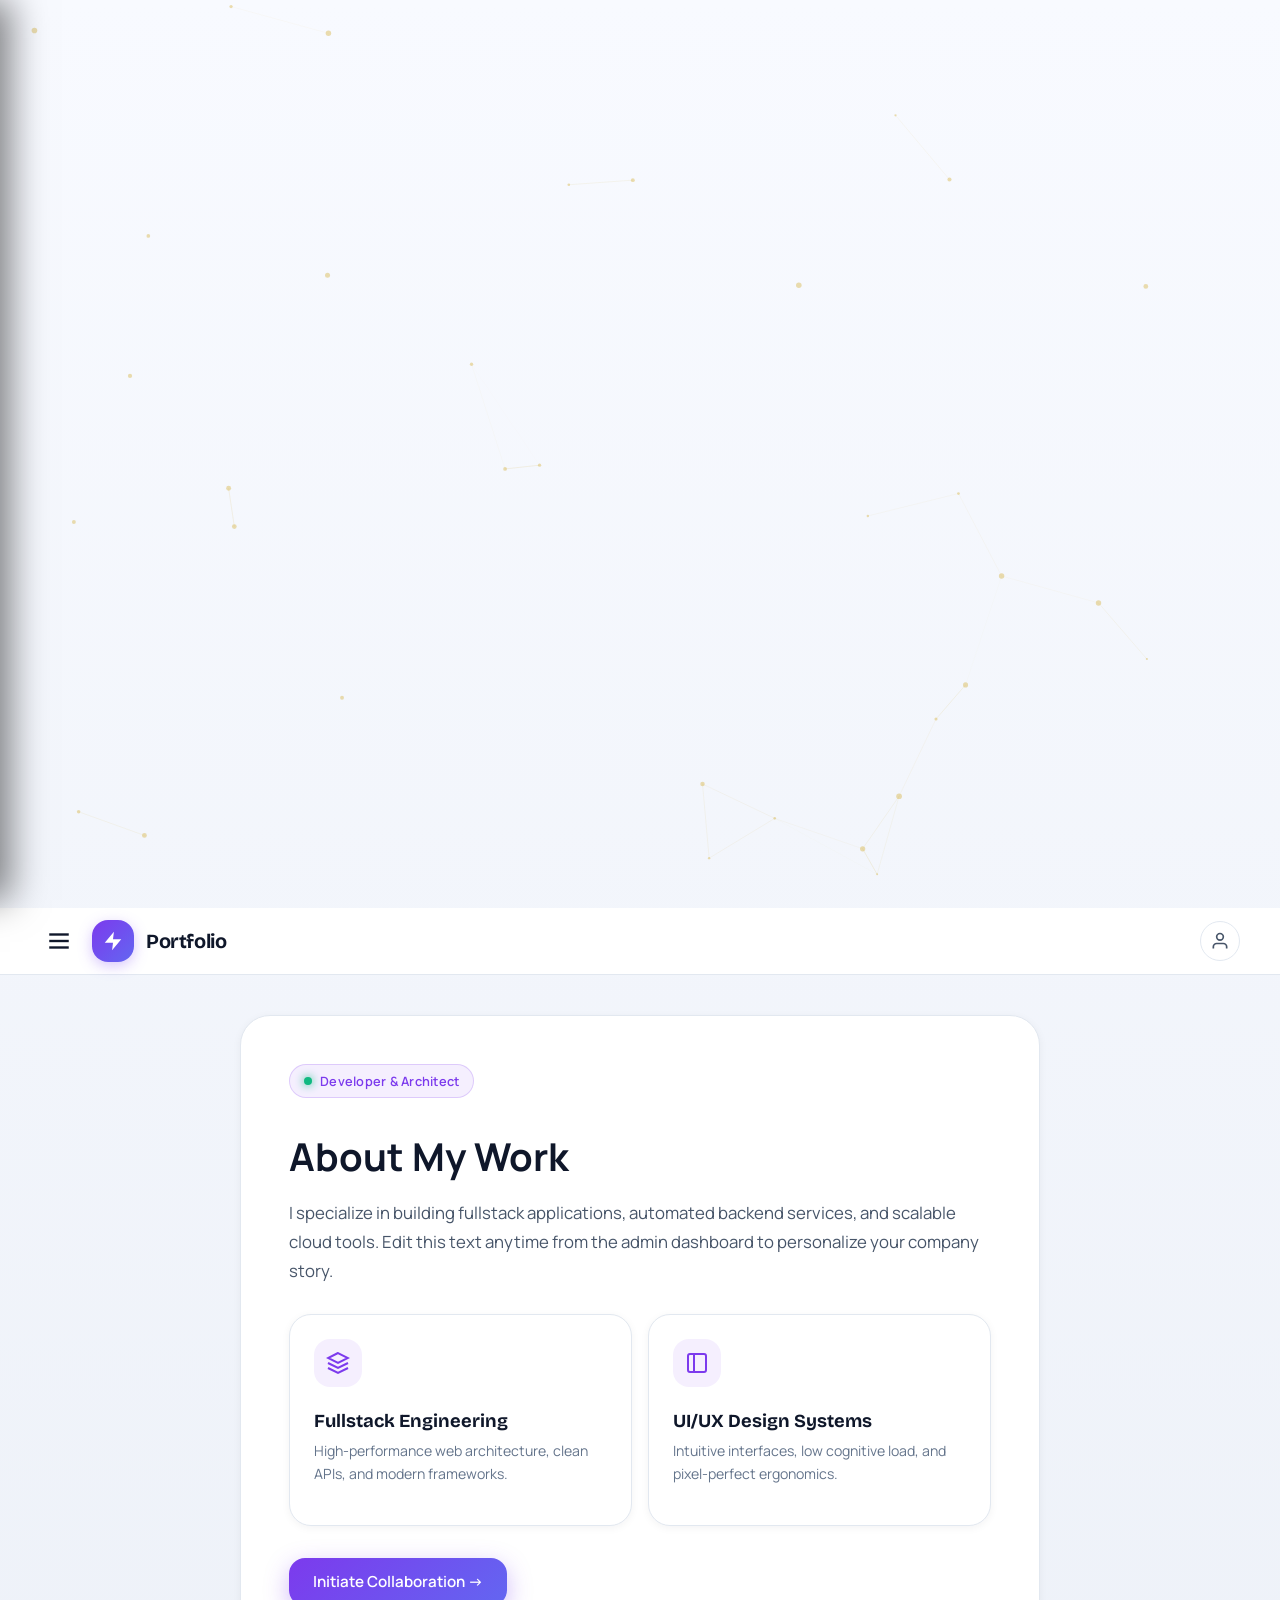
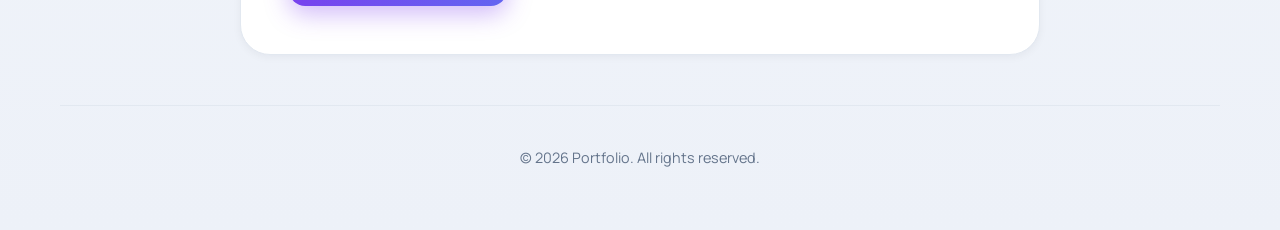
==== commit ddc1d37c: "Fix auth guard, navigation links, and remove unauthenticated dashboard exposure" ====
--- a/about.html
+++ b/about.html
@@ -3,34 +3,34 @@
 <head>
 <meta charset="utf-8">
 <meta name="viewport" content="width=device-width, initial-scale=1">
-<title>About | Dgen Tools</title>
+<title>About Me | Portfolio</title>
 <link rel="preconnect" href="https://fonts.googleapis.com">
 <link rel="preconnect" href="https://fonts.gstatic.com" crossorigin>
-<link href="https://fonts.googleapis.com/css2?family=Bricolage+Grotesque:opsz,wght@12..96,600;12..96,700&family=Manrope:wght@400;500;600;700&display=swap" rel="stylesheet">
+<link href="https://fonts.googleapis.com/css2?family=Bricolage+Grotesque:opsz,wght@12..96,500;12..96,600;12..96,700&family=Manrope:wght@400;500;600;700&display=swap" rel="stylesheet">
 <link rel="stylesheet" href="/style.css">
 </head>
 <body data-page="about">
 
-<!-- Top SaaS Header -->
+<canvas id="bgCanvas"></canvas>
+<div class="bg-aurora" aria-hidden="true"><i></i><i></i><i></i></div>
+<div class="bg-grid" aria-hidden="true"></div>
+
+<!-- Top Modern Header -->
 <header class="site-header">
   <div class="header-inner">
     <div style="display:flex;align-items:center;gap:14px">
-      <button class="hamburger-btn" id="openDrawerBtn" type="button" aria-label="Open Menu">
+      <button class="hamburger-btn" id="openDrawerBtn" type="button" aria-label="Open Navigation Menu">
         <svg viewBox="0 0 24 24" fill="none" stroke="currentColor" stroke-width="2.2"><line x1="3" y1="12" x2="21" y2="12"></line><line x1="3" y1="6" x2="21" y2="6"></line><line x1="3" y1="18" x2="21" y2="18"></line></svg>
       </button>
       <a href="/" class="brand-group">
         <div class="brand-icon-box">
           <svg viewBox="0 0 24 24" fill="currentColor"><path d="M13 2L3 14h9l-1 8 10-12h-9l1-8z"></path></svg>
         </div>
-        <span class="brand-title" data-s="companyName">Dgen Tools</span>
+        <span class="brand-title" data-s="companyName">Portfolio</span>
       </a>
     </div>
     <div class="header-actions">
-      <a href="/projects" class="header-icon-btn" title="Catalog">
-        <svg width="20" height="20" viewBox="0 0 24 24" fill="none" stroke="currentColor" stroke-width="2"><path d="M18 8A6 6 0 0 0 6 8c0 7-3 9-3 9h18s-3-2-3-9"></path><path d="M13.73 21a2 2 0 0 1-3.46 0"></path></svg>
-        <span class="header-badge">3</span>
-      </a>
-      <a href="/user-dashboard" class="header-icon-btn" title="Account Portal">
+      <a href="/auth" id="userHeaderLink" class="header-icon-btn user-header-link" title="Sign In / Register">
         <svg width="20" height="20" viewBox="0 0 24 24" fill="none" stroke="currentColor" stroke-width="2"><path d="M20 21v-2a4 4 0 0 0-4-4H8a4 4 0 0 0-4 4v2"></path><circle cx="12" cy="7" r="4"></circle></svg>
       </a>
     </div>
@@ -74,7 +74,7 @@
 
   <footer class="footer">
     <div id="social" class="social"></div>
-    <p>&copy; 2026 <span data-s="companyName">Dgen Tools</span>. All rights reserved.</p>
+    <p>&copy; 2026 <span data-s="companyName">Portfolio</span>. All rights reserved.</p>
   </footer>
 </div>
 
@@ -86,22 +86,22 @@
       <div class="brand-icon-box" style="width:36px;height:36px">
         <svg viewBox="0 0 24 24" fill="currentColor" width="18" height="18"><path d="M13 2L3 14h9l-1 8 10-12h-9l1-8z"></path></svg>
       </div>
-      <span class="brand-title" style="color:#ffffff;font-size:1.15rem" data-s="companyName">Dgen Tools</span>
+      <span class="brand-title" style="color:#ffffff;font-size:1.15rem" data-s="companyName">Portfolio</span>
     </div>
     <button class="drawer-close-btn" id="closeDrawerBtn" type="button" aria-label="Close Menu">
       <svg width="24" height="24" viewBox="0 0 24 24" fill="none" stroke="currentColor" stroke-width="2"><line x1="18" y1="6" x2="6" y2="18"></line><line x1="6" y1="6" x2="18" y2="18"></line></svg>
     </button>
   </div>
 
-  <span class="drawer-section-label">PORTFOLIO & TOOLS</span>
+  <span class="drawer-section-label">EXPLORE & PORTFOLIO</span>
   <nav class="drawer-nav">
     <a href="/" class="drawer-link">
       <svg viewBox="0 0 24 24" fill="none" stroke="currentColor" stroke-width="2"><rect x="3" y="3" width="7" height="7"></rect><rect x="14" y="3" width="7" height="7"></rect><rect x="14" y="14" width="7" height="7"></rect><rect x="3" y="14" width="7" height="7"></rect></svg>
-      <span>Home / Dashboard</span>
+      <span>Home</span>
     </a>
     <a href="/projects" class="drawer-link">
       <svg viewBox="0 0 24 24" fill="none" stroke="currentColor" stroke-width="2"><polygon points="12 2 2 7 12 12 22 7 12 2"></polygon><polyline points="2 17 12 22 22 17"></polyline><polyline points="2 12 12 17 22 12"></polyline></svg>
-      <span>Browse Catalog</span>
+      <span>Featured Projects</span>
     </a>
     <a href="/about" class="drawer-link active" aria-current="page">
       <svg viewBox="0 0 24 24" fill="none" stroke="currentColor" stroke-width="2"><path d="M20 21v-2a4 4 0 0 0-4-4H8a4 4 0 0 0-4 4v2"></path><circle cx="12" cy="7" r="4"></circle></svg>
@@ -113,36 +113,46 @@
     </a>
     <a href="/contact" class="drawer-link amber-highlight">
       <svg viewBox="0 0 24 24" fill="none" stroke="currentColor" stroke-width="2"><path d="M21 15a2 2 0 0 1-2 2H7l-4 4V5a2 2 0 0 1 2-2h14a2 2 0 0 1 2 2z"></path></svg>
-      <span>Contact Support</span>
+      <span>Get in Touch</span>
     </a>
   </nav>
 
-  <span class="drawer-section-label">ADMIN & MANAGEMENT</span>
+  <span class="drawer-section-label">MANAGEMENT & PORTAL</span>
   <nav class="drawer-nav">
     <a href="/admin" class="drawer-link">
       <svg viewBox="0 0 24 24" fill="none" stroke="currentColor" stroke-width="2"><line x1="18" y1="20" x2="18" y2="10"></line><line x1="12" y1="20" x2="12" y2="4"></line><line x1="6" y1="20" x2="6" y2="14"></line></svg>
-      <span>Metrics & Overview</span>
+      <span>Admin Control Panel</span>
     </a>
-    <a href="/admin" class="drawer-link">
-      <svg viewBox="0 0 24 24" fill="none" stroke="currentColor" stroke-width="2"><path d="M22 19a2 2 0 0 1-2 2H4a2 2 0 0 1-2-2V5a2 2 0 0 1 2-2h5l2 3h9a2 2 0 0 1 2 2z"></path></svg>
-      <span>Products Catalog</span>
-    </a>
-    <a href="/auth" class="drawer-link">
+    <a href="/auth" class="drawer-link" id="drawerAuthLink">
       <svg viewBox="0 0 24 24" fill="none" stroke="currentColor" stroke-width="2"><path d="M17 21v-2a4 4 0 0 0-4-4H5a4 4 0 0 0-4 4v2"></path><circle cx="9" cy="7" r="4"></circle></svg>
-      <span>Members & Users</span>
+      <span>Member Portal / Sign In</span>
     </a>
   </nav>
+
+  <div class="drawer-footer">
+    <div id="drawerUserDisplay" class="drawer-user-card" style="display:none">
+      <div class="drawer-user-info">
+        <div class="brand-icon-box" style="width:34px;height:34px;border-radius:50%">
+          <svg viewBox="0 0 24 24" fill="currentColor" width="16" height="16"><path d="M20 21v-2a4 4 0 0 0-4-4H8a4 4 0 0 0-4 4v2"></path><circle cx="12" cy="7" r="4"></circle></svg>
+        </div>
+        <div>
+          <strong id="drawerUserName">User</strong>
+          <small id="drawerUserEmail">user@example.com</small>
+        </div>
+      </div>
+    </div>
+
+    <button id="drawerSignOutBtn" class="btn-drawer-signout" type="button" style="display:none">
+      <svg width="18" height="18" viewBox="0 0 24 24" fill="none" stroke="currentColor" stroke-width="2"><path d="M9 21H5a2 2 0 0 1-2-2V5a2 2 0 0 1 2-2h4"></path><polyline points="16 17 21 12 16 7"></polyline><line x1="21" y1="12" x2="9" y2="12"></line></svg>
+      <span>Sign Out</span>
+    </button>
+
+    <a href="/auth" id="drawerSignInLink" class="btn" style="width:100%;text-align:center">
+      <span>Sign In / Register</span>
+    </a>
+  </div>
 </aside>
 
 <script src="/site.js"></script>
-<script>
-var openBtn = document.getElementById('openDrawerBtn');
-var closeBtn = document.getElementById('closeDrawerBtn');
-var drawer = document.getElementById('sideDrawer');
-var backdrop = document.getElementById('drawerBackdrop');
-if (openBtn) openBtn.onclick = function() { drawer.classList.add('open'); backdrop.classList.add('open'); };
-if (closeBtn) closeBtn.onclick = function() { drawer.classList.remove('open'); backdrop.classList.remove('open'); };
-if (backdrop) backdrop.onclick = function() { drawer.classList.remove('open'); backdrop.classList.remove('open'); };
-</script>
 </body>
 </html>
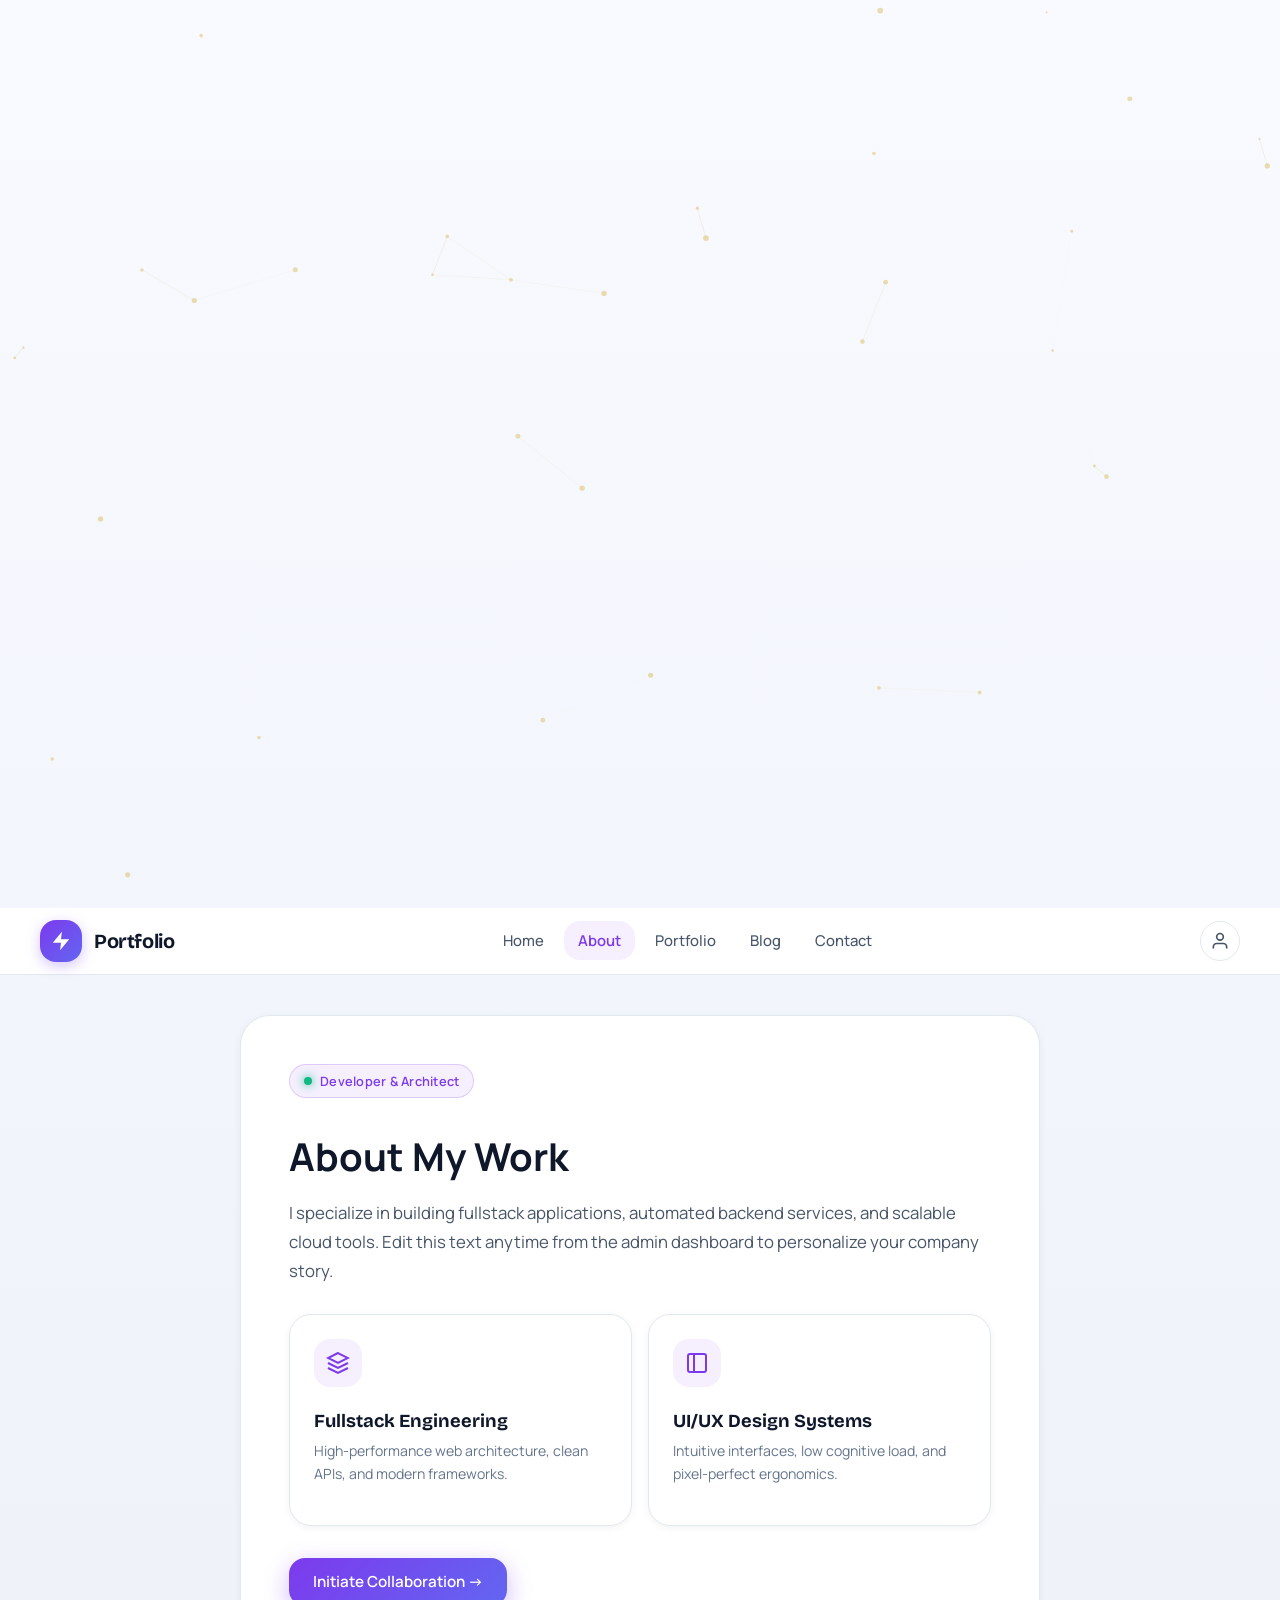
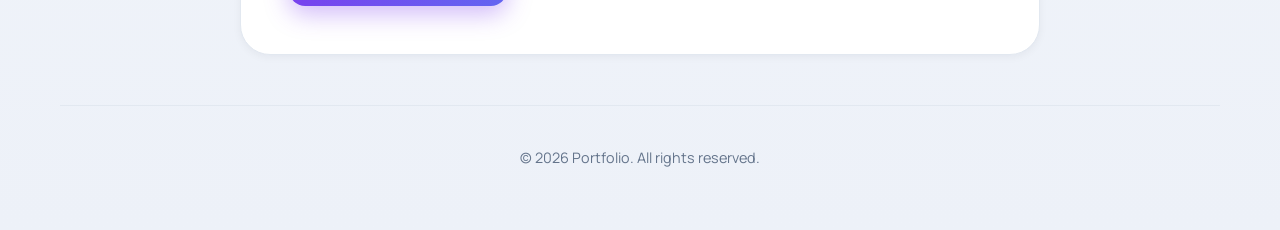
==== commit 1031dfd1: "Implement responsive desktop top navigation bar and mobile drawer separation" ====
--- a/about.html
+++ b/about.html
@@ -29,6 +29,16 @@
         <span class="brand-title" data-s="companyName">Portfolio</span>
       </a>
     </div>
+
+    <!-- Desktop Navigation Bar (Visible on Laptops & Desktops) -->
+    <nav class="desktop-nav" aria-label="Main">
+      <a href="/">Home</a>
+      <a href="/about" aria-current="page">About</a>
+      <a href="/projects">Portfolio</a>
+      <a href="/blog">Blog</a>
+      <a href="/contact">Contact</a>
+    </nav>
+
     <div class="header-actions">
       <a href="/auth" id="userHeaderLink" class="header-icon-btn user-header-link" title="Sign In / Register">
         <svg width="20" height="20" viewBox="0 0 24 24" fill="none" stroke="currentColor" stroke-width="2"><path d="M20 21v-2a4 4 0 0 0-4-4H8a4 4 0 0 0-4 4v2"></path><circle cx="12" cy="7" r="4"></circle></svg>
--- a/style.css
+++ b/style.css
@@ -147,6 +147,59 @@
   letter-spacing: -0.02em;
 }
 
+/* Desktop Navigation Links */
+.desktop-nav {
+  display: none;
+  align-items: center;
+  gap: 6px;
+}
+
+.desktop-nav a {
+  color: var(--text-dark-secondary);
+  text-decoration: none;
+  font-weight: 500;
+  font-size: 0.93rem;
+  padding: 8px 14px;
+  border-radius: var(--radius-md);
+  transition: all 0.2s ease;
+}
+
+.desktop-nav a:hover {
+  color: var(--purple-primary);
+  background: var(--purple-subtle);
+}
+
+.desktop-nav a.active,
+.desktop-nav a[aria-current="page"] {
+  color: var(--purple-primary);
+  background: var(--purple-subtle);
+  font-weight: 600;
+}
+
+/* On Desktop (901px+): show desktop navbar, hide hamburger drawer toggle */
+@media (min-width: 901px) {
+  .desktop-nav {
+    display: flex;
+  }
+  .hamburger-btn {
+    display: none !important;
+  }
+  .side-drawer,
+  .drawer-backdrop {
+    display: none !important;
+  }
+}
+
+/* On Mobile/Tablet (900px and below): hide desktop navbar, show hamburger */
+@media (max-width: 900px) {
+  .desktop-nav {
+    display: none !important;
+  }
+  .hamburger-btn {
+    display: flex !important;
+  }
+}
+
 /* Header Action Icons on Right */
 .header-actions {
   display: flex;
